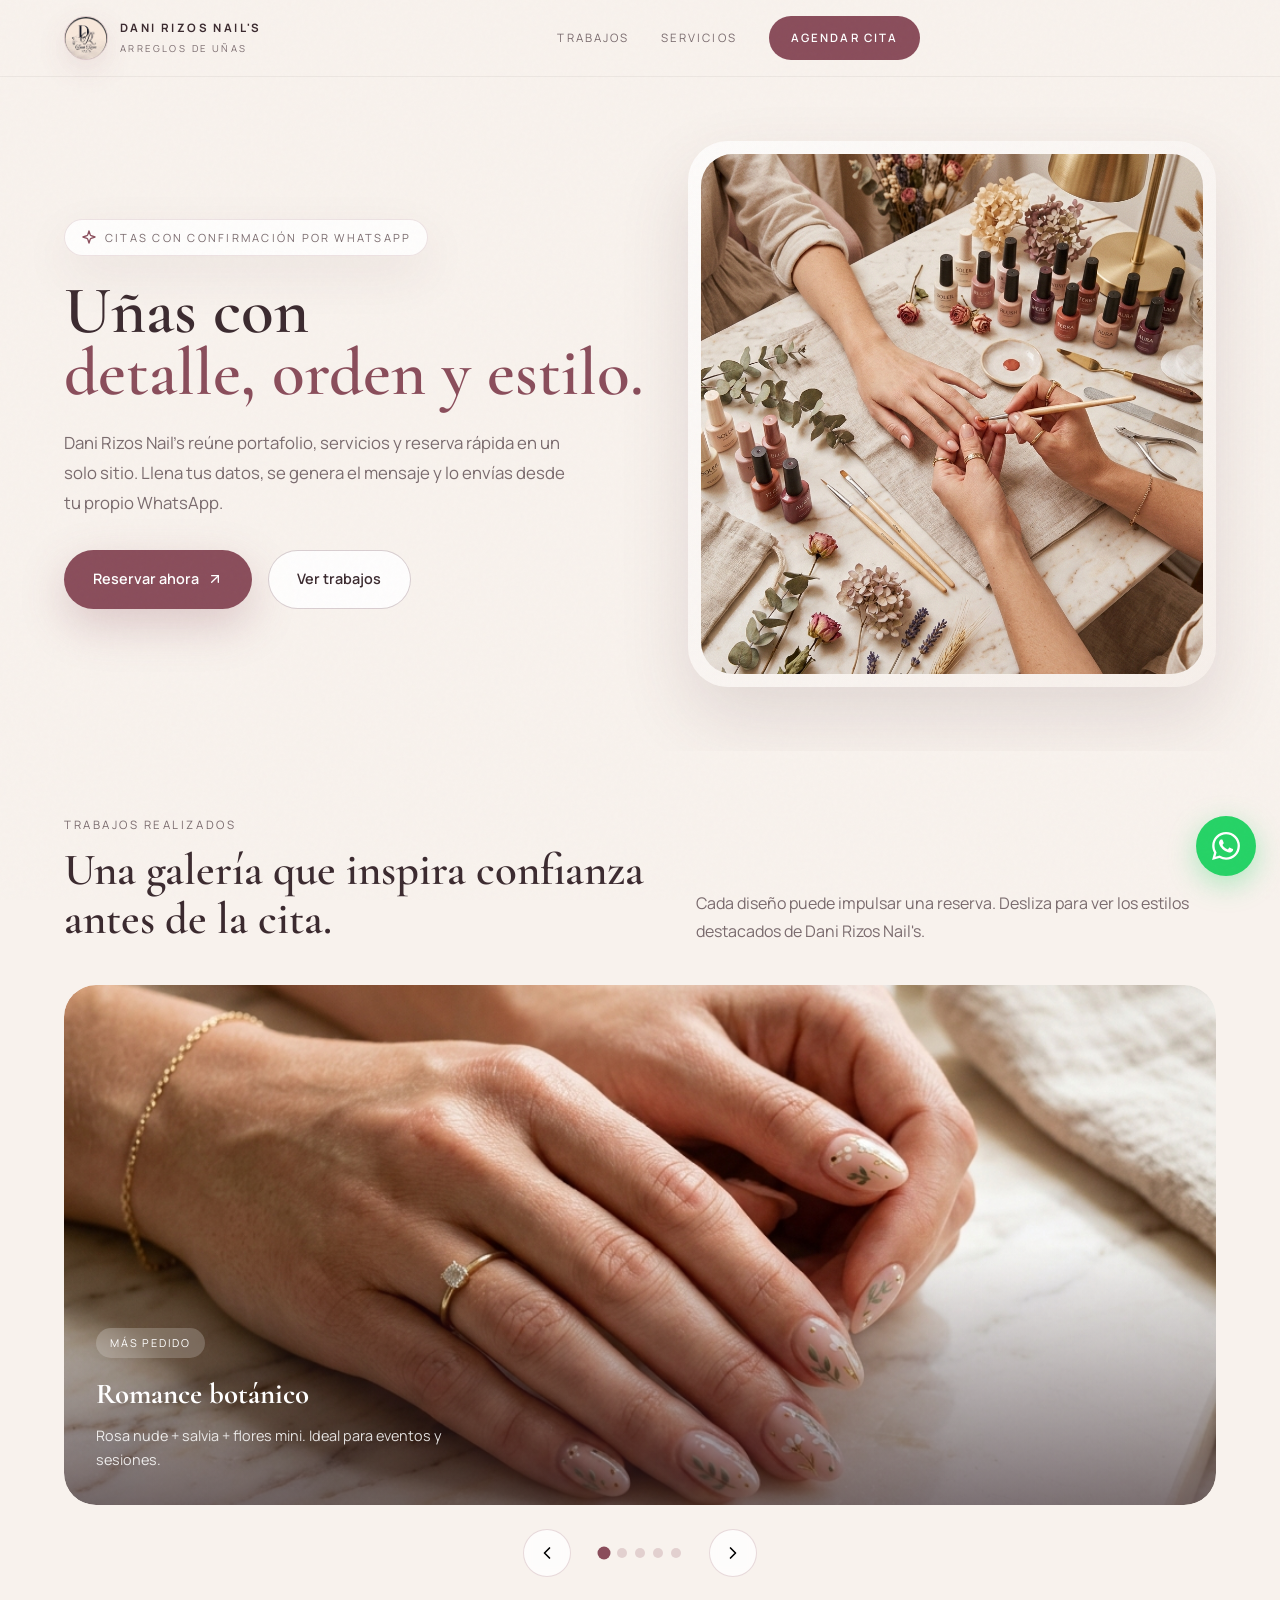
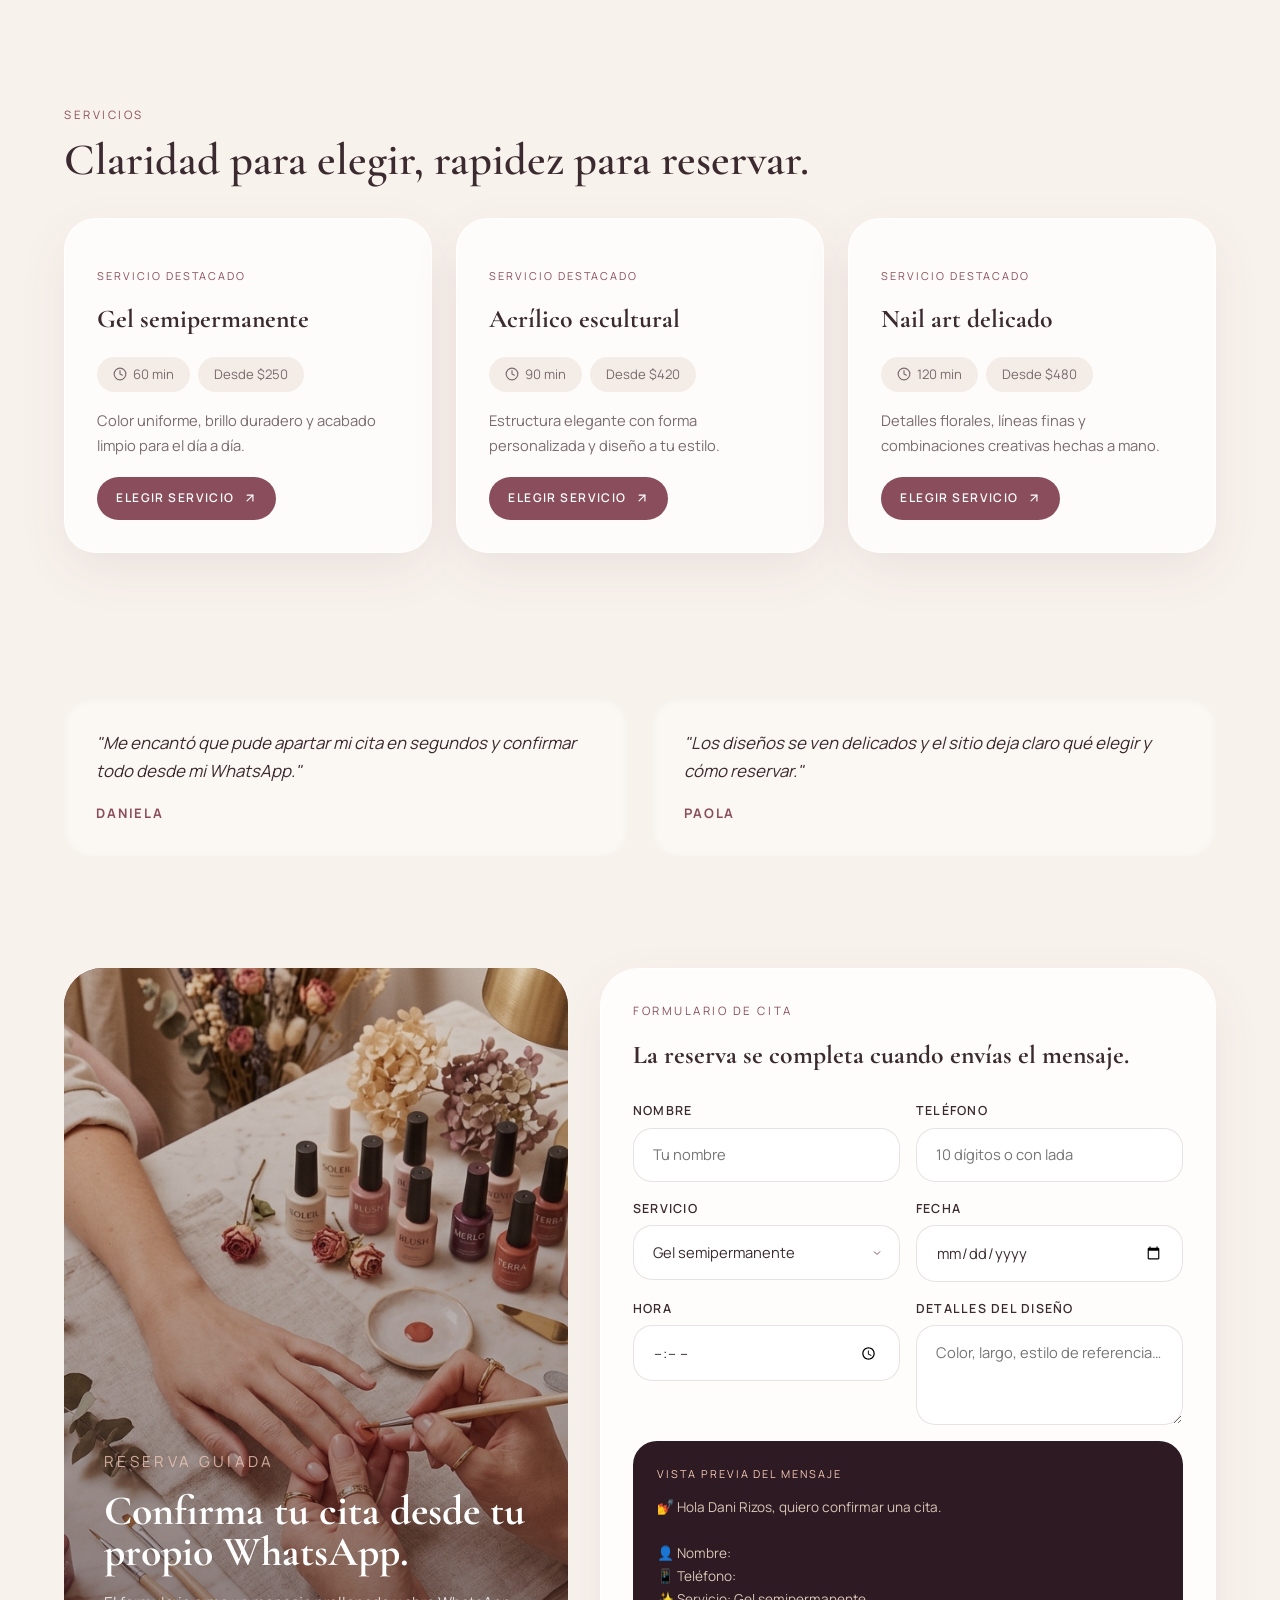
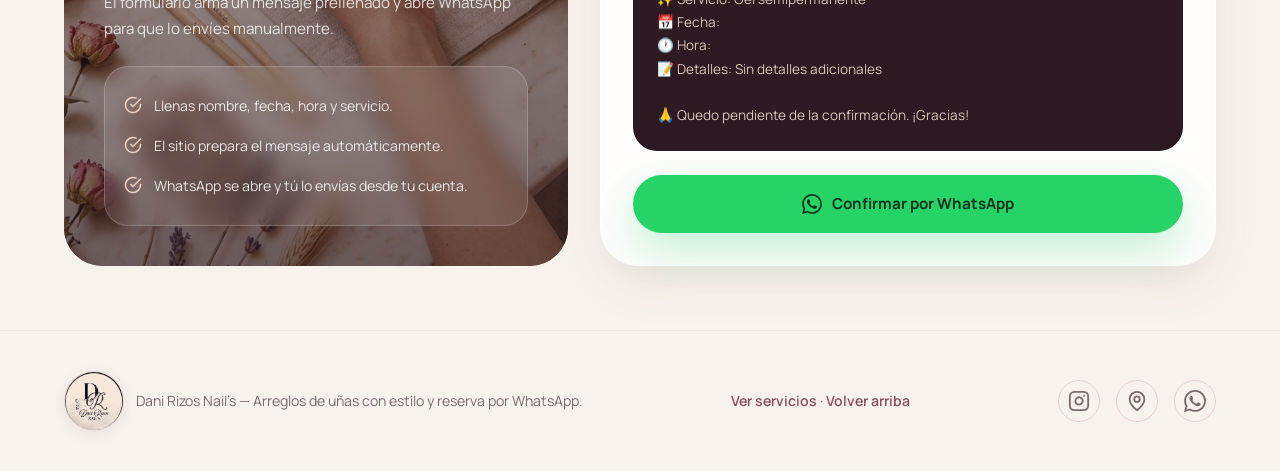
==== index.html @ 65467a98 "He añadido el botón flotante de "Volver arriba" ¡Hecho! He añadido el botón flotante de "Volver arri" ====
<!DOCTYPE html>
<html lang="es">

<head>
  <meta charset="UTF-8">
  <meta name="viewport" content="width=device-width, initial-scale=1.0">
  <title>Dani Rizos Nail's — Arreglos de uñas con estilo</title>
  <meta name="description"
    content="Dani Rizos Nail's: portafolio de diseños de uñas y reserva de citas por WhatsApp. Gel semipermanente, acrílico escultural y nail art delicado.">
  <link rel="stylesheet" href="styles.css">
</head>

<body>
  <div class="page-grain"></div>

  <!-- HEADER -->
  <header class="header">
    <div class="container">
      <a href="index.html" class="logo">
        <img src="img/logo.png" alt="Dani Rizos Nail's" class="logo-img">
        <span class="logo-text">
          <strong>Dani Rizos Nail's</strong>
          <span>Arreglos de uñas</span>
        </span>
      </a>
      <nav class="nav" id="main-nav">
        <a href="#trabajos">Trabajos</a>
        <a href="#servicios">Servicios</a>

        <a href="#reserva" class="nav-cta">Agendar cita</a>
      </nav>
      <div class="menu-overlay" id="menu-overlay"></div>
      <button class="menu-toggle" id="menu-toggle" aria-label="Abrir menú">
        <span></span><span></span><span></span>
      </button>
    </div>
  </header>

  <main>
    <!-- HERO -->
    <section class="hero" id="inicio">
      <div class="container">
        <div class="hero-content fade-up">
          <div class="hero-badge">
            <svg xmlns="http://www.w3.org/2000/svg" width="16" height="16" viewBox="0 0 24 24" fill="none"
              stroke="currentColor" stroke-width="2" stroke-linecap="round" stroke-linejoin="round">
              <path
                d="m12 3-1.912 5.813a2 2 0 0 1-1.275 1.275L3 12l5.813 1.912a2 2 0 0 1 1.275 1.275L12 21l1.912-5.813a2 2 0 0 1 1.275-1.275L21 12l-5.813-1.912a2 2 0 0 1-1.275-1.275L12 3Z" />
            </svg>
            Citas con confirmación por WhatsApp
          </div>
          <h1>Uñas con <span>detalle, orden y estilo.</span></h1>
          <p class="hero-desc">Dani Rizos Nail's reúne portafolio, servicios y reserva rápida en un solo sitio. Llena tus datos,
            se genera el mensaje y lo envías desde tu propio WhatsApp.</p>
          <div class="hero-buttons">
            <a href="#reserva" class="btn-primary">
              Reservar ahora
              <svg xmlns="http://www.w3.org/2000/svg" width="16" height="16" viewBox="0 0 24 24" fill="none"
                stroke="currentColor" stroke-width="2" stroke-linecap="round" stroke-linejoin="round">
                <path d="M7 7h10v10" />
                <path d="M7 17 17 7" />
              </svg>
            </a>
            <a href="#trabajos" class="btn-secondary">Ver trabajos</a>
          </div>
        </div>
        <div class="hero-image fade-up">
          <div class="hero-frame">
            <img src="img/hero.png" alt="Espacio de trabajo Dani Rizos Nail's">
          </div>
        </div>
      </div>
    </section>

    <!-- CAROUSEL - TRABAJOS -->
    <section class="carousel-section" id="trabajos">
      <div class="container">
        <div class="carousel-header fade-up">
          <div>
            <p class="section-kicker">Trabajos realizados</p>
            <h2 class="section-title">Una galería que inspira confianza antes de la cita.</h2>
          </div>
          <p>Cada diseño puede impulsar una reserva. Desliza para ver los estilos destacados de Dani Rizos Nail's.</p>
        </div>

        <div class="carousel-wrapper fade-up">
          <div class="carousel-track">
            <!-- Slide 1 -->
            <div class="carousel-slide">
              <img src="img/botanico.png" alt="Romance botánico — Diseño de uñas con flores y hojas">
              <div class="slide-overlay"></div>
              <div class="slide-info">
                <span class="slide-tag">Más pedido</span>
                <h3>Romance botánico</h3>
                <p>Rosa nude + salvia + flores mini. Ideal para eventos y sesiones.</p>
              </div>
            </div>
            <!-- Slide 2 -->
            <div class="carousel-slide">
              <img src="img/ciruela.png" alt="Ciruela editorial — Uñas vino con detalles dorados">
              <div class="slide-overlay"></div>
              <div class="slide-info">
                <span class="slide-tag">Premium</span>
                <h3>Ciruela editorial</h3>
                <p>Vino profundo + dorado mínimo. Presencia refinada y acabado brillante.</p>
              </div>
            </div>
            <!-- Slide 3 -->
            <div class="carousel-slide">
              <img src="img/terracota.png" alt="Tonos de temporada — Terracota y cocoa">
              <div class="slide-overlay"></div>
              <div class="slide-info">
                <span class="slide-tag">Curado por Dani Rizos</span>
                <h3>Tonos de temporada</h3>
                <p>Terracota + rosa viejo + cocoa. Sofisticada y combinable.</p>
              </div>
            </div>
            <!-- Slide 4 -->
            <div class="carousel-slide">
              <img src="img/floral.png" alt="Nail art floral delicado">
              <div class="slide-overlay"></div>
              <div class="slide-info">
                <span class="slide-tag">Arte a mano</span>
                <h3>Floral delicado</h3>
                <p>Detalles florales pintados a mano con líneas finas y rosas.</p>
              </div>
            </div>
            <!-- Slide 5 -->
            <div class="carousel-slide">
              <img src="img/chrome.png" alt="Uñas chrome rose gold">
              <div class="slide-overlay"></div>
              <div class="slide-info">
                <span class="slide-tag">Tendencia</span>
                <h3>Chrome rose gold</h3>
                <p>Efecto espejo metálico con acabado almendra perfecto.</p>
              </div>
            </div>
          </div>
        </div>

        <div class="carousel-controls">
          <button class="carousel-btn carousel-prev" aria-label="Anterior">
            <svg xmlns="http://www.w3.org/2000/svg" width="20" height="20" viewBox="0 0 24 24" fill="none"
              stroke="currentColor" stroke-width="2" stroke-linecap="round" stroke-linejoin="round">
              <path d="m15 18-6-6 6-6" />
            </svg>
          </button>
          <div class="carousel-dots">
            <span class="carousel-dot active"></span>
            <span class="carousel-dot"></span>
            <span class="carousel-dot"></span>
            <span class="carousel-dot"></span>
            <span class="carousel-dot"></span>
          </div>
          <button class="carousel-btn carousel-next" aria-label="Siguiente">
            <svg xmlns="http://www.w3.org/2000/svg" width="20" height="20" viewBox="0 0 24 24" fill="none"
              stroke="currentColor" stroke-width="2" stroke-linecap="round" stroke-linejoin="round">
              <path d="m9 18 6-6-6-6" />
            </svg>
          </button>
        </div>
      </div>
    </section>

    <!-- SERVICIOS MINI -->
    <section class="services-mini" id="servicios">
      <div class="container">
        <p class="section-kicker fade-up">Servicios</p>
        <h2 class="section-title fade-up">Claridad para elegir, rapidez para reservar.</h2>
        <div class="services-grid">
          <article class="service-card fade-up">
            <p class="kicker">Servicio destacado</p>
            <h3>Gel semipermanente</h3>
            <div class="service-meta">
              <span>
                <svg xmlns="http://www.w3.org/2000/svg" width="14" height="14" viewBox="0 0 24 24" fill="none"
                  stroke="currentColor" stroke-width="2" stroke-linecap="round" stroke-linejoin="round">
                  <circle cx="12" cy="12" r="10" />
                  <polyline points="12 6 12 12 16 14" />
                </svg>
                60 min
              </span>
              <span>Desde $250</span>
            </div>
            <p>Color uniforme, brillo duradero y acabado limpio para el día a día.</p>
            <button class="btn-service" onclick="selectService('Gel semipermanente')">
              Elegir servicio
              <svg xmlns="http://www.w3.org/2000/svg" width="14" height="14" viewBox="0 0 24 24" fill="none"
                stroke="currentColor" stroke-width="2" stroke-linecap="round" stroke-linejoin="round">
                <path d="M7 7h10v10" />
                <path d="M7 17 17 7" />
              </svg>
            </button>
          </article>
          <article class="service-card fade-up">
            <p class="kicker">Servicio destacado</p>
            <h3>Acrílico escultural</h3>
            <div class="service-meta">
              <span>
                <svg xmlns="http://www.w3.org/2000/svg" width="14" height="14" viewBox="0 0 24 24" fill="none"
                  stroke="currentColor" stroke-width="2" stroke-linecap="round" stroke-linejoin="round">
                  <circle cx="12" cy="12" r="10" />
                  <polyline points="12 6 12 12 16 14" />
                </svg>
                90 min
              </span>
              <span>Desde $420</span>
            </div>
            <p>Estructura elegante con forma personalizada y diseño a tu estilo.</p>
            <button class="btn-service" onclick="selectService('Acrílico escultural')">
              Elegir servicio
              <svg xmlns="http://www.w3.org/2000/svg" width="14" height="14" viewBox="0 0 24 24" fill="none"
                stroke="currentColor" stroke-width="2" stroke-linecap="round" stroke-linejoin="round">
                <path d="M7 7h10v10" />
                <path d="M7 17 17 7" />
              </svg>
            </button>
          </article>
          <article class="service-card fade-up">
            <p class="kicker">Servicio destacado</p>
            <h3>Nail art delicado</h3>
            <div class="service-meta">
              <span>
                <svg xmlns="http://www.w3.org/2000/svg" width="14" height="14" viewBox="0 0 24 24" fill="none"
                  stroke="currentColor" stroke-width="2" stroke-linecap="round" stroke-linejoin="round">
                  <circle cx="12" cy="12" r="10" />
                  <polyline points="12 6 12 12 16 14" />
                </svg>
                120 min
              </span>
              <span>Desde $480</span>
            </div>
            <p>Detalles florales, líneas finas y combinaciones creativas hechas a mano.</p>
            <button class="btn-service" onclick="selectService('Nail art delicado')">
              Elegir servicio
              <svg xmlns="http://www.w3.org/2000/svg" width="14" height="14" viewBox="0 0 24 24" fill="none"
                stroke="currentColor" stroke-width="2" stroke-linecap="round" stroke-linejoin="round">
                <path d="M7 7h10v10" />
                <path d="M7 17 17 7" />
              </svg>
            </button>
          </article>
        </div>
      </div>
    </section>

    <!-- TESTIMONIOS -->
    <section class="testimonials">
      <div class="container">
        <div class="testimonial-grid">
          <blockquote class="testimonial fade-up">
            <p>"Me encantó que pude apartar mi cita en segundos y confirmar todo desde mi WhatsApp."</p>
            <footer>Daniela</footer>
          </blockquote>
          <blockquote class="testimonial fade-up">
            <p>"Los diseños se ven delicados y el sitio deja claro qué elegir y cómo reservar."</p>
            <footer>Paola</footer>
          </blockquote>
        </div>
      </div>
    </section>

    <!-- RESERVA -->
    <section class="booking-section" id="reserva">
      <div class="container">
        <div class="booking-grid">
          <aside class="booking-aside fade-up">
            <img src="img/hero.png" alt="Ambiente de trabajo Dani Rizos Nail's">
            <div class="overlay"></div>
            <div class="booking-aside-content">
              <div>
                <p class="section-kicker" style="color:#f2c9b7">Reserva guiada</p>
                <h2>Confirma tu cita desde tu propio WhatsApp.</h2>
                <p>El formulario arma un mensaje prellenado y abre WhatsApp para que lo envíes manualmente.</p>
              </div>
              <div class="steps-box">
                <div class="step-item">
                  <svg xmlns="http://www.w3.org/2000/svg" width="18" height="18" viewBox="0 0 24 24" fill="none"
                    stroke="currentColor" stroke-width="2" stroke-linecap="round" stroke-linejoin="round">
                    <path d="M22 11.08V12a10 10 0 1 1-5.93-9.14" />
                    <polyline points="22 4 12 14.01 9 11.01" />
                  </svg>
                  Llenas nombre, fecha, hora y servicio.
                </div>
                <div class="step-item">
                  <svg xmlns="http://www.w3.org/2000/svg" width="18" height="18" viewBox="0 0 24 24" fill="none"
                    stroke="currentColor" stroke-width="2" stroke-linecap="round" stroke-linejoin="round">
                    <path d="M22 11.08V12a10 10 0 1 1-5.93-9.14" />
                    <polyline points="22 4 12 14.01 9 11.01" />
                  </svg>
                  El sitio prepara el mensaje automáticamente.
                </div>
                <div class="step-item">
                  <svg xmlns="http://www.w3.org/2000/svg" width="18" height="18" viewBox="0 0 24 24" fill="none"
                    stroke="currentColor" stroke-width="2" stroke-linecap="round" stroke-linejoin="round">
                    <path d="M22 11.08V12a10 10 0 1 1-5.93-9.14" />
                    <polyline points="22 4 12 14.01 9 11.01" />
                  </svg>
                  WhatsApp se abre y tú lo envías desde tu cuenta.
                </div>
              </div>
            </div>
          </aside>

          <div class="booking-form-wrap fade-up">
            <p class="section-kicker">Formulario de cita</p>
            <h2>La reserva se completa cuando envías el mensaje.</h2>
            <form id="booking-form" class="form-grid" style="margin-top:1.5rem">
              <div class="field-wrap">
                <label for="f-name">Nombre</label>
                <input id="f-name" type="text" class="field-input" placeholder="Tu nombre" data-field="name" required>
              </div>
              <div class="field-wrap">
                <label for="f-phone">Teléfono</label>
                <input id="f-phone" type="tel" class="field-input" placeholder="10 dígitos o con lada"
                  data-field="phone" required>
              </div>
              <div class="field-wrap">
                <label for="f-service">Servicio</label>
                <select id="f-service" class="field-input" data-field="service">
                  <option value="Gel semipermanente">Gel semipermanente</option>
                  <option value="Acrílico escultural">Acrílico escultural</option>
                  <option value="Nail art delicado">Nail art delicado</option>
                </select>
              </div>
              <div class="field-wrap">
                <label for="f-date">Fecha</label>
                <input id="f-date" type="date" class="field-input" data-field="date" required>
              </div>
              <div class="field-wrap">
                <label for="f-time">Hora</label>
                <input id="f-time" type="time" class="field-input" data-field="time" required>
              </div>
              <div class="field-wrap">
                <label for="f-details">Detalles del diseño</label>
                <textarea id="f-details" class="field-input" placeholder="Color, largo, estilo de referencia…"
                  data-field="details"></textarea>
              </div>
              <div class="preview-box full">
                <p class="label">Vista previa del mensaje</p>
                <pre id="msg-preview"></pre>
              </div>
              <div class="full" style="text-align:center;margin-top:.5rem">
                <button type="submit" class="btn-whatsapp">
                  <svg xmlns="http://www.w3.org/2000/svg" width="20" height="20" viewBox="0 0 24 24"
                    fill="currentColor">
                    <path
                      d="M17.472 14.382c-.297-.149-1.758-.867-2.03-.967-.273-.099-.471-.148-.67.15-.197.297-.767.966-.94 1.164-.173.199-.347.223-.644.075-.297-.15-1.255-.463-2.39-1.475-.883-.788-1.48-1.761-1.653-2.059-.173-.297-.018-.458.13-.606.134-.133.298-.347.446-.52.149-.174.198-.298.298-.497.099-.198.05-.371-.025-.52-.075-.149-.669-1.612-.916-2.207-.242-.579-.487-.5-.669-.51-.173-.008-.371-.01-.57-.01-.198 0-.52.074-.792.372-.272.297-1.04 1.016-1.04 2.479 0 1.462 1.065 2.875 1.213 3.074.149.198 2.096 3.2 5.077 4.487.709.306 1.262.489 1.694.625.712.227 1.36.195 1.871.118.571-.085 1.758-.719 2.006-1.413.248-.694.248-1.289.173-1.413-.074-.124-.272-.198-.57-.347m-5.421 7.403h-.004a9.87 9.87 0 01-5.031-1.378l-.361-.214-3.741.982.998-3.648-.235-.374a9.86 9.86 0 01-1.51-5.26c.001-5.45 4.436-9.884 9.888-9.884 2.64 0 5.122 1.03 6.988 2.898a9.825 9.825 0 012.893 6.994c-.003 5.45-4.437 9.884-9.885 9.884m8.413-18.297A11.815 11.815 0 0012.05 0C5.495 0 .16 5.335.157 11.892c0 2.096.547 4.142 1.588 5.945L.057 24l6.305-1.654a11.882 11.882 0 005.683 1.448h.005c6.554 0 11.89-5.335 11.893-11.893a11.821 11.821 0 00-3.48-8.413z" />
                  </svg>
                  Confirmar por WhatsApp
                </button>
              </div>
            </form>
          </div>
        </div>
      </div>
    </section>
  </main>

  <!-- FOOTER -->
  <footer class="footer">
    <div class="container">
      <div class="footer-brand">
        <img src="img/logo.png" alt="Dani Rizos Nail's" class="footer-logo">
        <p>Dani Rizos Nail's — Arreglos de uñas con estilo y reserva por WhatsApp.</p>
        <div id="visit-counter" class="visit-counter"></div>
      </div>
      <div class="footer-links">
        <a href="servicios.html">Ver servicios</a> · <a href="#inicio">Volver arriba</a>
      </div>
      <div class="footer-social">
        <a href="https://www.instagram.com/danyrizosnails?igsh=b3M0NTV2aDRpaHZn" target="_blank" rel="noopener noreferrer" class="social-link" aria-label="Instagram">
          <svg xmlns="http://www.w3.org/2000/svg" width="22" height="22" viewBox="0 0 24 24" fill="none" stroke="currentColor" stroke-width="2" stroke-linecap="round" stroke-linejoin="round">
            <rect x="2" y="2" width="20" height="20" rx="5" ry="5"/>
            <path d="M16 11.37A4 4 0 1 1 12.63 8 4 4 0 0 1 16 11.37z"/>
            <line x1="17.5" y1="6.5" x2="17.51" y2="6.5"/>
          </svg>
        </a>
        <a href="https://maps.app.goo.gl/5pDfaGWXjxzRp7yn8" target="_blank" rel="noopener noreferrer" class="social-link" aria-label="Ubicación en Google Maps">
          <svg xmlns="http://www.w3.org/2000/svg" width="22" height="22" viewBox="0 0 24 24" fill="none" stroke="currentColor" stroke-width="2" stroke-linecap="round" stroke-linejoin="round">
            <path d="M20 10c0 6-8 12-8 12s-8-6-8-12a8 8 0 0 1 16 0Z"/>
            <circle cx="12" cy="10" r="3"/>
          </svg>
        </a>
        <a href="https://wa.me/5353734528" target="_blank" rel="noopener noreferrer" class="social-link" aria-label="WhatsApp">
          <svg xmlns="http://www.w3.org/2000/svg" width="22" height="22" viewBox="0 0 24 24" fill="currentColor">
            <path d="M17.472 14.382c-.297-.149-1.758-.867-2.03-.967-.273-.099-.471-.148-.67.15-.197.297-.767.966-.94 1.164-.173.199-.347.223-.644.075-.297-.15-1.255-.463-2.39-1.475-.883-.788-1.48-1.761-1.653-2.059-.173-.297-.018-.458.13-.606.134-.133.298-.347.446-.52.149-.174.198-.298.298-.497.099-.198.05-.371-.025-.52-.075-.149-.669-1.612-.916-2.207-.242-.579-.487-.5-.669-.51-.173-.008-.371-.01-.57-.01-.198 0-.52.074-.792.372-.272.297-1.04 1.016-1.04 2.479 0 1.462 1.065 2.875 1.213 3.074.149.198 2.096 3.2 5.077 4.487.709.306 1.262.489 1.694.625.712.227 1.36.195 1.871.118.571-.085 1.758-.719 2.006-1.413.248-.694.248-1.289.173-1.413-.074-.124-.272-.198-.57-.347m-5.421 7.403h-.004a9.87 9.87 0 01-5.031-1.378l-.361-.214-3.741.982.998-3.648-.235-.374a9.86 9.86 0 01-1.51-5.26c.001-5.45 4.436-9.884 9.888-9.884 2.64 0 5.122 1.03 6.988 2.898a9.825 9.825 0 012.893 6.994c-.003 5.45-4.437 9.884-9.885 9.884m8.413-18.297A11.815 11.815 0 0012.05 0C5.495 0 .16 5.335.157 11.892c0 2.096.547 4.142 1.588 5.945L.057 24l6.305-1.654a11.882 11.882 0 005.683 1.448h.005c6.554 0 11.89-5.335 11.893-11.893a11.821 11.821 0 00-3.48-8.413z"/>
          </svg>
        </a>
      </div>
    </div>
  </footer>

  <!-- WHATSAPP FAB -->
  <a href="https://wa.me/5353734528" target="_blank" rel="noopener noreferrer" class="wa-fab"
    aria-label="Contactar por WhatsApp">
    <svg xmlns="http://www.w3.org/2000/svg" width="28" height="28" viewBox="0 0 24 24" fill="currentColor">
      <path
        d="M17.472 14.382c-.297-.149-1.758-.867-2.03-.967-.273-.099-.471-.148-.67.15-.197.297-.767.966-.94 1.164-.173.199-.347.223-.644.075-.297-.15-1.255-.463-2.39-1.475-.883-.788-1.48-1.761-1.653-2.059-.173-.297-.018-.458.13-.606.134-.133.298-.347.446-.52.149-.174.198-.298.298-.497.099-.198.05-.371-.025-.52-.075-.149-.669-1.612-.916-2.207-.242-.579-.487-.5-.669-.51-.173-.008-.371-.01-.57-.01-.198 0-.52.074-.792.372-.272.297-1.04 1.016-1.04 2.479 0 1.462 1.065 2.875 1.213 3.074.149.198 2.096 3.2 5.077 4.487.709.306 1.262.489 1.694.625.712.227 1.36.195 1.871.118.571-.085 1.758-.719 2.006-1.413.248-.694.248-1.289.173-1.413-.074-.124-.272-.198-.57-.347m-5.421 7.403h-.004a9.87 9.87 0 01-5.031-1.378l-.361-.214-3.741.982.998-3.648-.235-.374a9.86 9.86 0 01-1.51-5.26c.001-5.45 4.436-9.884 9.888-9.884 2.64 0 5.122 1.03 6.988 2.898a9.825 9.825 0 012.893 6.994c-.003 5.45-4.437 9.884-9.885 9.884m8.413-18.297A11.815 11.815 0 0012.05 0C5.495 0 .16 5.335.157 11.892c0 2.096.547 4.142 1.588 5.945L.057 24l6.305-1.654a11.882 11.882 0 005.683 1.448h.005c6.554 0 11.89-5.335 11.893-11.893a11.821 11.821 0 00-3.48-8.413z" />
    </svg>
  </a>

  <button id="back-to-top" class="top-fab" aria-label="Volver arriba">
    <svg xmlns="http://www.w3.org/2000/svg" width="24" height="24" viewBox="0 0 24 24" fill="none" stroke="currentColor" stroke-width="2" stroke-linecap="round" stroke-linejoin="round">
      <path d="m18 15-6-6-6 6"/>
    </svg>
  </button>

  <script src="script.js"></script>
</body>

</html>
---- styles.css ----
/* ===== FONTS ===== */
@import url('https://fonts.googleapis.com/css2?family=Cormorant+Garamond:ital,wght@0,400;0,600;0,700;1,400&family=Manrope:wght@300;400;500;600;700&display=swap');

/* ===== VARIABLES ===== */
:root {
  --bg: #f8f2ed;
  --bg-card: rgba(255,255,255,0.75);
  --fg: #3b2a2f;
  --fg-muted: #7a6b6e;
  --accent: #8a4d5b;
  --accent-dark: #5f373f;
  --accent-light: #f4ece7;
  --terracotta: #c88069;
  --green: #25d366;
  --serif: 'Cormorant Garamond', Georgia, serif;
  --sans: 'Manrope', system-ui, sans-serif;
  --radius: 2rem;
  --shadow: 0 18px 50px rgba(95,55,63,.08);
  --transition: .32s cubic-bezier(.4,0,.2,1);
}

/* ===== RESET ===== */
*,*::before,*::after{box-sizing:border-box;margin:0;padding:0}
html{scroll-behavior:smooth;-webkit-text-size-adjust:100%}
body{font-family:var(--sans);background:var(--bg);color:var(--fg);line-height:1.7;overflow-x:hidden}
img{display:block;max-width:100%;height:auto}
a{color:inherit;text-decoration:none}
button,input,select,textarea{font:inherit;border:none;outline:none;background:none}
ul,ol{list-style:none}

/* ===== UTILITIES ===== */
.container{width:min(1200px,90%);margin-inline:auto}
.section-kicker{font-size:.72rem;text-transform:uppercase;letter-spacing:.22em;color:var(--accent);margin-bottom:.75rem}
.section-title{font-family:var(--serif);font-size:clamp(1.8rem,4vw,2.8rem);line-height:1.1;color:var(--fg);font-weight:600}

/* ===== PAGE GRAIN ===== */
.page-grain{position:fixed;inset:0;pointer-events:none;opacity:.4;z-index:9999;
  background-image:url("data:image/svg+xml,%3Csvg viewBox='0 0 256 256' xmlns='http://www.w3.org/2000/svg'%3E%3Cfilter id='g'%3E%3CfeTurbulence type='fractalNoise' baseFrequency='.85' numOctaves='4' stitchTiles='stitch'/%3E%3C/filter%3E%3Crect width='100%25' height='100%25' filter='url(%23g)' opacity='.06'/%3E%3C/svg%3E")}

/* ===== HEADER ===== */
.header{position:sticky;top:0;z-index:100;border-bottom:1px solid rgba(0,0,0,.05);background:rgba(248,242,237,.82);backdrop-filter:blur(18px);-webkit-backdrop-filter:blur(18px)}
.header .container{display:flex;align-items:center;justify-content:space-between;gap:1rem;padding-block:1rem}
.logo{display:flex;align-items:center;gap:.75rem;font-size:.75rem;text-transform:uppercase;letter-spacing:.2em;color:#6b5a5e}
.logo-circle{width:2.75rem;height:2.75rem;display:grid;place-items:center;border-radius:50%;border:1px solid rgba(138,77,91,.25);background:#fff;color:var(--accent);font-family:var(--serif);font-size:1.1rem;font-weight:700;box-shadow:0 10px 30px rgba(138,77,91,.12)}
.logo-img{width:2.75rem;height:2.75rem;border-radius:50%;object-fit:cover;border:1px solid rgba(138,77,91,.25);box-shadow:0 10px 30px rgba(138,77,91,.12)}
.logo-text strong{display:block;font-size:.72rem;color:var(--fg);font-weight:700}
.logo-text span{font-size:.6rem;color:var(--fg-muted)}

.nav{display:flex;align-items:center;gap:2rem}
.nav a{font-size:.72rem;text-transform:uppercase;letter-spacing:.18em;color:var(--fg-muted);transition:color var(--transition)}
.nav a:hover{color:var(--accent)}
.nav a.active{color:var(--accent);background:rgba(138,77,91,.1);padding:.45rem .9rem;border-radius:50px}
.nav-cta{display:inline-flex;align-items:center;padding:.75rem 1.4rem;border-radius:50px;background:var(--accent);color:#fff!important;font-weight:600;font-size:.72rem;letter-spacing:.14em;text-transform:uppercase;transition:transform var(--transition),background var(--transition)}
.nav-cta:hover{transform:translateY(-2px);background:var(--accent-dark)}

.menu-toggle{display:none;background:none;border:none;cursor:pointer;padding:.5rem}
.menu-toggle span{display:block;width:22px;height:2px;background:var(--fg);margin:5px 0;border-radius:2px;transition:var(--transition)}

@media(max-width:768px){
  .nav{position:fixed;top:0;right:-100%;width:min(320px,80vw);height:100vh;flex-direction:column;justify-content:center;gap:2.5rem;background:var(--bg);box-shadow:-10px 0 40px rgba(0,0,0,.1);transition:right var(--transition);z-index:200}
  .nav.open{right:0}
  .nav-cta{margin-top:1rem}
  .menu-toggle{display:block;z-index:300}
  .menu-overlay{position:fixed;inset:0;background:rgba(0,0,0,.3);z-index:150;opacity:0;pointer-events:none;transition:opacity var(--transition)}
  .menu-overlay.open{opacity:1;pointer-events:all}
}

/* ===== HERO ===== */
.hero{position:relative;overflow:hidden}
.hero .container{display:grid;gap:2.5rem;padding-block:3rem}
.hero-content{max-width:600px;order:2}
.hero-badge{display:inline-flex;align-items:center;gap:.5rem;padding:.5rem 1rem;border-radius:50px;border:1px solid rgba(138,77,91,.15);background:rgba(255,255,255,.8);font-size:.7rem;text-transform:uppercase;letter-spacing:.2em;color:var(--fg-muted);box-shadow:var(--shadow);margin-bottom:1.5rem}
.hero-badge svg{width:16px;height:16px;color:var(--accent)}
.hero h1{font-family:var(--serif);font-size:clamp(2.6rem,6vw,4.2rem);line-height:.92;font-weight:600;color:var(--fg)}
.hero h1 span{display:block;color:var(--accent)}
.hero-desc{margin-top:1.5rem;font-size:1.05rem;line-height:1.8;color:var(--fg-muted);max-width:520px}
.hero-buttons{display:flex;flex-wrap:wrap;gap:1rem;margin-top:2rem}
.btn-primary{display:inline-flex;align-items:center;gap:.5rem;padding:1rem 1.8rem;border-radius:50px;background:var(--accent);color:#fff;font-weight:600;font-size:.9rem;box-shadow:0 16px 45px rgba(138,77,91,.26);transition:all var(--transition);cursor:pointer}
.btn-primary:hover{transform:translateY(-3px);background:var(--accent-dark)}
.btn-secondary{display:inline-flex;align-items:center;gap:.5rem;padding:1rem 1.8rem;border-radius:50px;border:1px solid rgba(180,160,165,.5);background:rgba(255,255,255,.85);color:var(--fg);font-weight:600;font-size:.9rem;transition:all var(--transition);cursor:pointer}
.btn-secondary:hover{transform:translateY(-3px);border-color:rgba(138,77,91,.3);color:var(--accent)}

.hero-image{order:1;position:relative;max-width:600px;margin-inline:auto}
.hero-frame{border-radius:2.5rem;padding:.8rem;background:linear-gradient(135deg,rgba(255,255,255,.7),rgba(244,236,231,.5));box-shadow:0 30px 70px rgba(95,55,63,.14)}
.hero-frame img{border-radius:2rem;width:100%;height:400px;object-fit:cover}

@media(min-width:900px){
  .hero .container{grid-template-columns:1.05fr .95fr;align-items:center;padding-block:4rem}
  .hero-content{order:1}
  .hero-image{order:2}
  .hero-frame img{height:520px}
}

/* ===== CAROUSEL ===== */
.carousel-section{padding-block:4rem}
.carousel-header{display:flex;flex-direction:column;gap:1rem;margin-bottom:2.5rem}
.carousel-header p{color:var(--fg-muted);max-width:540px;line-height:1.7}

.carousel-wrapper{position:relative;overflow:hidden;border-radius:var(--radius)}
.carousel-track{display:flex;transition:transform .6s cubic-bezier(.4,0,.2,1)}
.carousel-slide{min-width:100%;position:relative}
.carousel-slide img{width:100%;height:420px;object-fit:cover;border-radius:var(--radius)}
.slide-overlay{position:absolute;inset:0;background:linear-gradient(0deg,rgba(43,24,30,.6) 0%,transparent 50%);border-radius:var(--radius)}
.slide-info{position:absolute;bottom:0;left:0;right:0;padding:2rem;color:#fff}
.slide-info h3{font-family:var(--serif);font-size:1.8rem;margin-bottom:.3rem}
.slide-info p{font-size:.9rem;opacity:.85;max-width:400px}
.slide-tag{display:inline-block;padding:.35rem .9rem;border-radius:50px;background:rgba(255,255,255,.2);backdrop-filter:blur(8px);font-size:.68rem;text-transform:uppercase;letter-spacing:.16em;margin-bottom:.75rem}

.carousel-controls{display:flex;justify-content:center;gap:.75rem;margin-top:1.5rem}
.carousel-btn{width:48px;height:48px;border-radius:50%;border:1px solid rgba(138,77,91,.2);background:var(--bg-card);display:grid;place-items:center;cursor:pointer;transition:all var(--transition);backdrop-filter:blur(6px)}
.carousel-btn:hover{background:var(--accent);color:#fff;border-color:var(--accent);transform:scale(1.08)}
.carousel-btn svg{width:20px;height:20px}
.carousel-dots{display:flex;align-items:center;gap:.5rem;margin:0 1rem}
.carousel-dot{width:10px;height:10px;border-radius:50%;background:rgba(138,77,91,.2);transition:all var(--transition);cursor:pointer}
.carousel-dot.active{background:var(--accent);transform:scale(1.3)}

@media(min-width:900px){
  .carousel-slide img{height:520px}
  .carousel-header{flex-direction:row;align-items:flex-end;justify-content:space-between}
}

/* ===== SERVICIOS (index mini) ===== */
.services-mini{padding-block:4rem}
.services-grid{display:grid;gap:1.5rem;margin-top:2rem}
.service-card{border-radius:var(--radius);border:1px solid rgba(255,255,255,.8);background:var(--bg-card);padding:2rem;box-shadow:var(--shadow);backdrop-filter:blur(6px);transition:transform var(--transition)}
.service-card:hover{transform:translateY(-4px)}
.service-card .kicker{font-size:.68rem;text-transform:uppercase;letter-spacing:.18em;color:var(--accent)}
.service-card h3{font-family:var(--serif);font-size:1.6rem;margin-top:.75rem;color:var(--fg)}
.service-meta{display:flex;flex-wrap:wrap;gap:.5rem;margin-top:1rem}
.service-meta span{display:inline-flex;align-items:center;gap:.4rem;padding:.4rem 1rem;border-radius:50px;background:var(--accent-light);font-size:.82rem;color:var(--fg-muted)}
.service-card p{margin-top:1rem;color:var(--fg-muted);font-size:.92rem;line-height:1.7}
.btn-service{display:inline-flex;align-items:center;gap:.5rem;margin-top:1.2rem;padding:.7rem 1.2rem;border-radius:50px;background:var(--accent);color:#fff;font-size:.75rem;font-weight:600;text-transform:uppercase;letter-spacing:.12em;cursor:pointer;transition:all var(--transition)}
.btn-service:hover{transform:translateY(-2px);background:var(--accent-dark)}

@media(min-width:768px){.services-grid{grid-template-columns:repeat(3,1fr)}}

/* ===== BOOKING ===== */
.booking-section{padding-block:4rem}
.booking-grid{display:grid;gap:2rem}
.booking-aside{position:relative;overflow:hidden;border-radius:2.4rem;min-height:400px;background:var(--accent-dark)}
.booking-aside img{position:absolute;inset:0;width:100%;height:100%;object-fit:cover}
.booking-aside .overlay{position:absolute;inset:0;background:linear-gradient(180deg,rgba(43,24,30,.1) 0%,rgba(43,24,30,.65) 100%)}
.booking-aside-content{position:relative;z-index:2;display:flex;flex-direction:column;justify-content:flex-end;padding:2.5rem;color:#fff;height:100%;min-height:400px}
.booking-aside-content h2{font-family:var(--serif);font-size:clamp(1.8rem,4vw,2.6rem);line-height:1;margin-top:1rem}
.booking-aside-content p{margin-top:1rem;font-size:.95rem;line-height:1.7;opacity:.8;max-width:420px}
.steps-box{margin-top:1.5rem;padding:1.2rem;border-radius:1.5rem;border:1px solid rgba(255,255,255,.2);background:rgba(255,255,255,.1);backdrop-filter:blur(10px)}
.step-item{display:flex;align-items:flex-start;gap:.75rem;font-size:.88rem;color:rgba(255,255,255,.85);padding:.5rem 0}
.step-item svg{width:18px;height:18px;color:#f5d1bc;flex-shrink:0;margin-top:2px}

.booking-form-wrap{border-radius:2.4rem;border:1px solid rgba(255,255,255,.7);background:rgba(255,255,255,.82);padding:2rem;box-shadow:var(--shadow);backdrop-filter:blur(6px)}
.booking-form-wrap h2{font-family:var(--serif);font-size:1.6rem;margin-bottom:1.5rem}
.form-grid{display:grid;gap:1rem}
.field-wrap{display:flex;flex-direction:column;gap:.4rem}
.field-wrap label{font-size:.78rem;font-weight:600;color:var(--fg);text-transform:uppercase;letter-spacing:.1em}
.field-input{padding:.85rem 1.2rem;border-radius:1.2rem;border:1px solid rgba(180,160,165,.3);background:rgba(255,255,255,.9);font-size:.92rem;color:var(--fg);transition:border-color var(--transition)}
.field-input:focus{border-color:var(--accent);box-shadow:0 0 0 3px rgba(138,77,91,.1)}
textarea.field-input{min-height:100px;resize:vertical}
select.field-input{cursor:pointer;appearance:none;background-image:url("data:image/svg+xml,%3Csvg xmlns='http://www.w3.org/2000/svg' width='12' height='12' viewBox='0 0 24 24' fill='none' stroke='%238a4d5b' stroke-width='2'%3E%3Cpath d='M6 9l6 6 6-6'/%3E%3C/svg%3E");background-repeat:no-repeat;background-position:right 1rem center}

.preview-box{border-radius:1.5rem;background:#2d1a22;padding:1.5rem;color:#e8d5cb}
.preview-box p.label{font-size:.68rem;text-transform:uppercase;letter-spacing:.18em;color:#f2c9b7;margin-bottom:.75rem}
.preview-box pre{white-space:pre-wrap;font-family:var(--sans);font-size:.85rem;line-height:1.7;color:#d9c6b8}

.btn-whatsapp{display:inline-flex;align-items:center;justify-content:center;gap:.6rem;width:100%;padding:1rem 1.8rem;border-radius:50px;background:var(--green);color:#11331f;font-weight:700;font-size:.95rem;cursor:pointer;box-shadow:0 18px 40px rgba(37,211,102,.25);transition:all var(--transition)}
.btn-whatsapp:hover{transform:translateY(-3px);filter:brightness(.95)}
.btn-whatsapp svg{width:20px;height:20px}

@media(min-width:900px){
  .booking-grid{grid-template-columns:.9fr 1.1fr}
  .form-grid{grid-template-columns:1fr 1fr}
  .form-grid .full{grid-column:1/-1}
}

/* ===== SERVICIOS PAGE ===== */
.page-hero{padding:4rem 0 2rem;text-align:center}
.page-hero h1{font-family:var(--serif);font-size:clamp(2.2rem,5vw,3.4rem);line-height:1;color:var(--fg)}
.page-hero p{margin-top:1rem;color:var(--fg-muted);max-width:540px;margin-inline:auto}

.services-full{padding-block:3rem}
.service-full-card{display:grid;gap:2rem;border-radius:var(--radius);border:1px solid rgba(255,255,255,.7);background:var(--bg-card);box-shadow:var(--shadow);overflow:hidden;margin-bottom:2rem;backdrop-filter:blur(6px)}
.service-full-card img{width:100%;height:300px;object-fit:cover}
.service-full-body{padding:2rem}
.service-full-body h2{font-family:var(--serif);font-size:1.8rem;color:var(--fg)}
.service-full-body .meta{display:flex;flex-wrap:wrap;gap:.5rem;margin:1rem 0}
.service-full-body p{color:var(--fg-muted);line-height:1.8}
.features-list{margin-top:1.2rem}
.features-list li{display:flex;align-items:center;gap:.6rem;padding:.4rem 0;color:var(--fg-muted);font-size:.92rem}
.features-list li svg{width:16px;height:16px;color:var(--accent)}

@media(min-width:768px){
  .service-full-card{grid-template-columns:1fr 1.2fr}
  .service-full-card img{height:100%}
  .service-full-card:nth-child(even){direction:rtl}
  .service-full-card:nth-child(even) > *{direction:ltr}
}

/* ===== TESTIMONIALS ===== */
.testimonials{padding-block:3rem}
.testimonial-grid{display:grid;gap:1.5rem;margin-top:2rem}
.testimonial{border-radius:1.7rem;background:#fbf7f3;padding:2rem;box-shadow:inset 0 2px 8px rgba(0,0,0,.04)}
.testimonial p{font-size:1.05rem;line-height:1.7;color:var(--fg);font-style:italic}
.testimonial footer{margin-top:1rem;font-size:.82rem;font-weight:700;text-transform:uppercase;letter-spacing:.14em;color:var(--accent)}
@media(min-width:768px){.testimonial-grid{grid-template-columns:1fr 1fr}}

/* ===== FOOTER ===== */
.footer{border-top:1px solid rgba(0,0,0,.05);padding:2.5rem 0}
.footer .container{display:flex;flex-direction:column;gap:1.5rem;font-size:.88rem;color:var(--fg-muted);align-items:center;text-align:center}
.footer-brand{display:flex;flex-direction:column;align-items:center;gap:.75rem}
.footer-logo{width:60px;height:60px;border-radius:50%;object-fit:cover;border:1px solid rgba(138,77,91,.15);box-shadow:0 4px 16px rgba(138,77,91,.1)}
.footer-links a{color:var(--accent);font-weight:600;transition:color var(--transition)}
.footer-links a:hover{color:var(--accent-dark)}
.footer-social{display:flex;align-items:center;gap:1rem}
.social-link{display:grid;place-items:center;width:42px;height:42px;border-radius:50%;border:1px solid rgba(138,77,91,.2);color:var(--fg-muted);transition:all var(--transition)}
.social-link:hover{background:var(--accent);color:#fff;border-color:var(--accent);transform:translateY(-2px)}
@media(min-width:768px){.footer .container{flex-direction:row;justify-content:space-between;align-items:center;text-align:left}.footer-brand{flex-direction:row}}

/* ===== VISIT COUNTER ===== */
.visit-counter {
  font-size: .7rem;
  letter-spacing: .05em;
  text-transform: uppercase;
  color: var(--fg-muted);
  opacity: 0;
  transition: opacity .5s ease;
  margin-top: .5rem;
}
@media(min-width:768px){ .visit-counter{ margin-top: 0; margin-left: auto; } }

/* ===== WHATSAPP FAB ===== */
.wa-fab{position:fixed;bottom:1.5rem;right:1.5rem;width:60px;height:60px;border-radius:50%;background:var(--green);display:grid;place-items:center;box-shadow:0 8px 28px rgba(37,211,102,.35);z-index:90;transition:transform var(--transition);animation:fab-pulse 2.5s infinite}
.wa-fab:hover{transform:scale(1.1)}
.wa-fab svg{width:28px;height:28px;color:#fff}
@keyframes fab-pulse{0%,100%{box-shadow:0 8px 28px rgba(37,211,102,.35)}50%{box-shadow:0 8px 38px rgba(37,211,102,.55)}}

/* ===== ANIMATIONS ===== */
.fade-up{opacity:0;transform:translateY(24px);transition:opacity .6s ease,transform .6s ease}
.fade-up.visible{opacity:1;transform:translateY(0)}

/* ===== BACK TO TOP FAB ===== */
.top-fab {
  position: fixed;
  bottom: 1.5rem;
  left: 1.5rem;
  width: 50px;
  height: 50px;
  border-radius: 50%;
  background: var(--bg-card);
  border: 1px solid rgba(138, 77, 91, 0.2);
  color: var(--accent);
  display: grid;
  place-items: center;
  box-shadow: 0 4px 15px rgba(0, 0, 0, 0.08);
  z-index: 90;
  transition: all var(--transition);
  opacity: 0;
  visibility: hidden;
  transform: translateY(20px);
  cursor: pointer;
  padding: 0;
}
.top-fab.show {
  opacity: 1;
  visibility: visible;
  transform: translateY(0);
}
.top-fab:hover {
  background: var(--accent);
  color: #fff;
  transform: translateY(-5px);
  box-shadow: 0 8px 25px rgba(138, 77, 91, 0.25);
}
.top-fab svg {
  width: 24px;
  height: 24px;
}
@media (max-width: 768px) {
  .top-fab {
    width: 45px;
    height: 45px;
    bottom: 1rem;
    left: 1rem;
  }
}
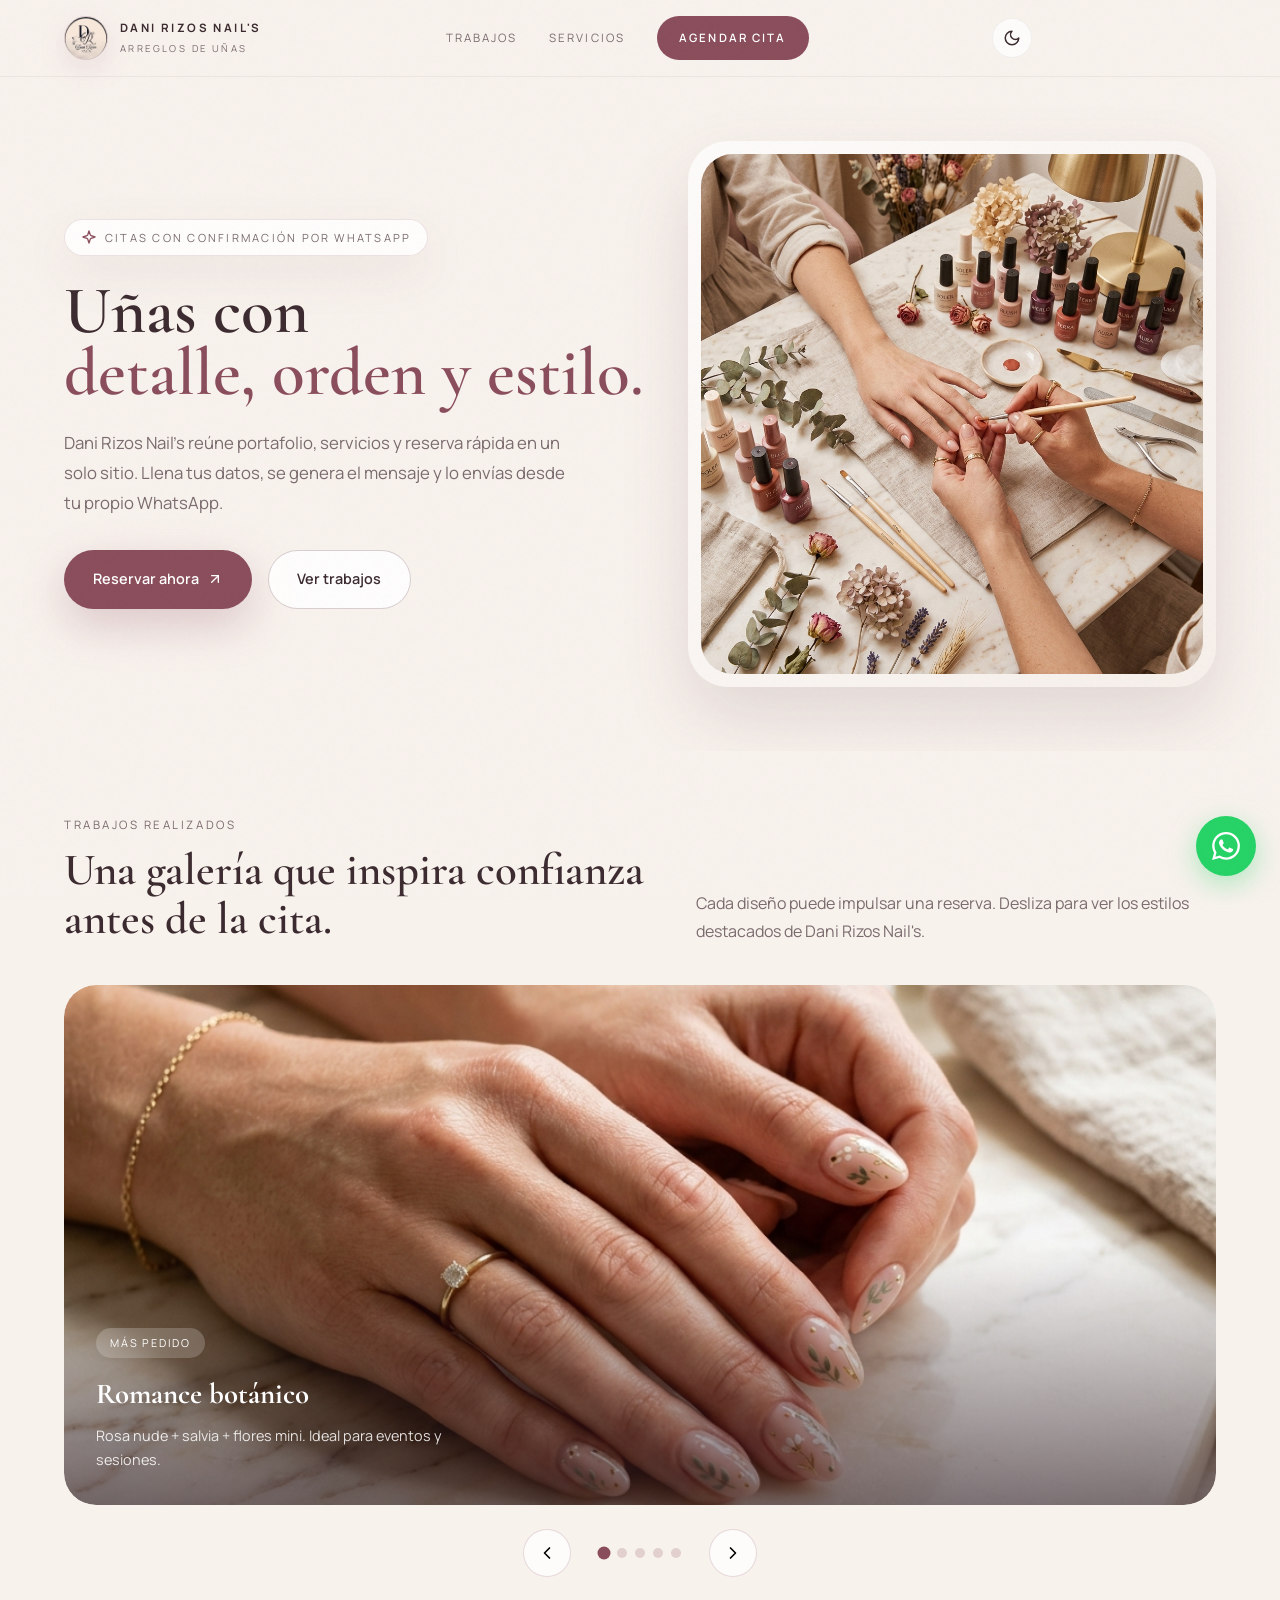
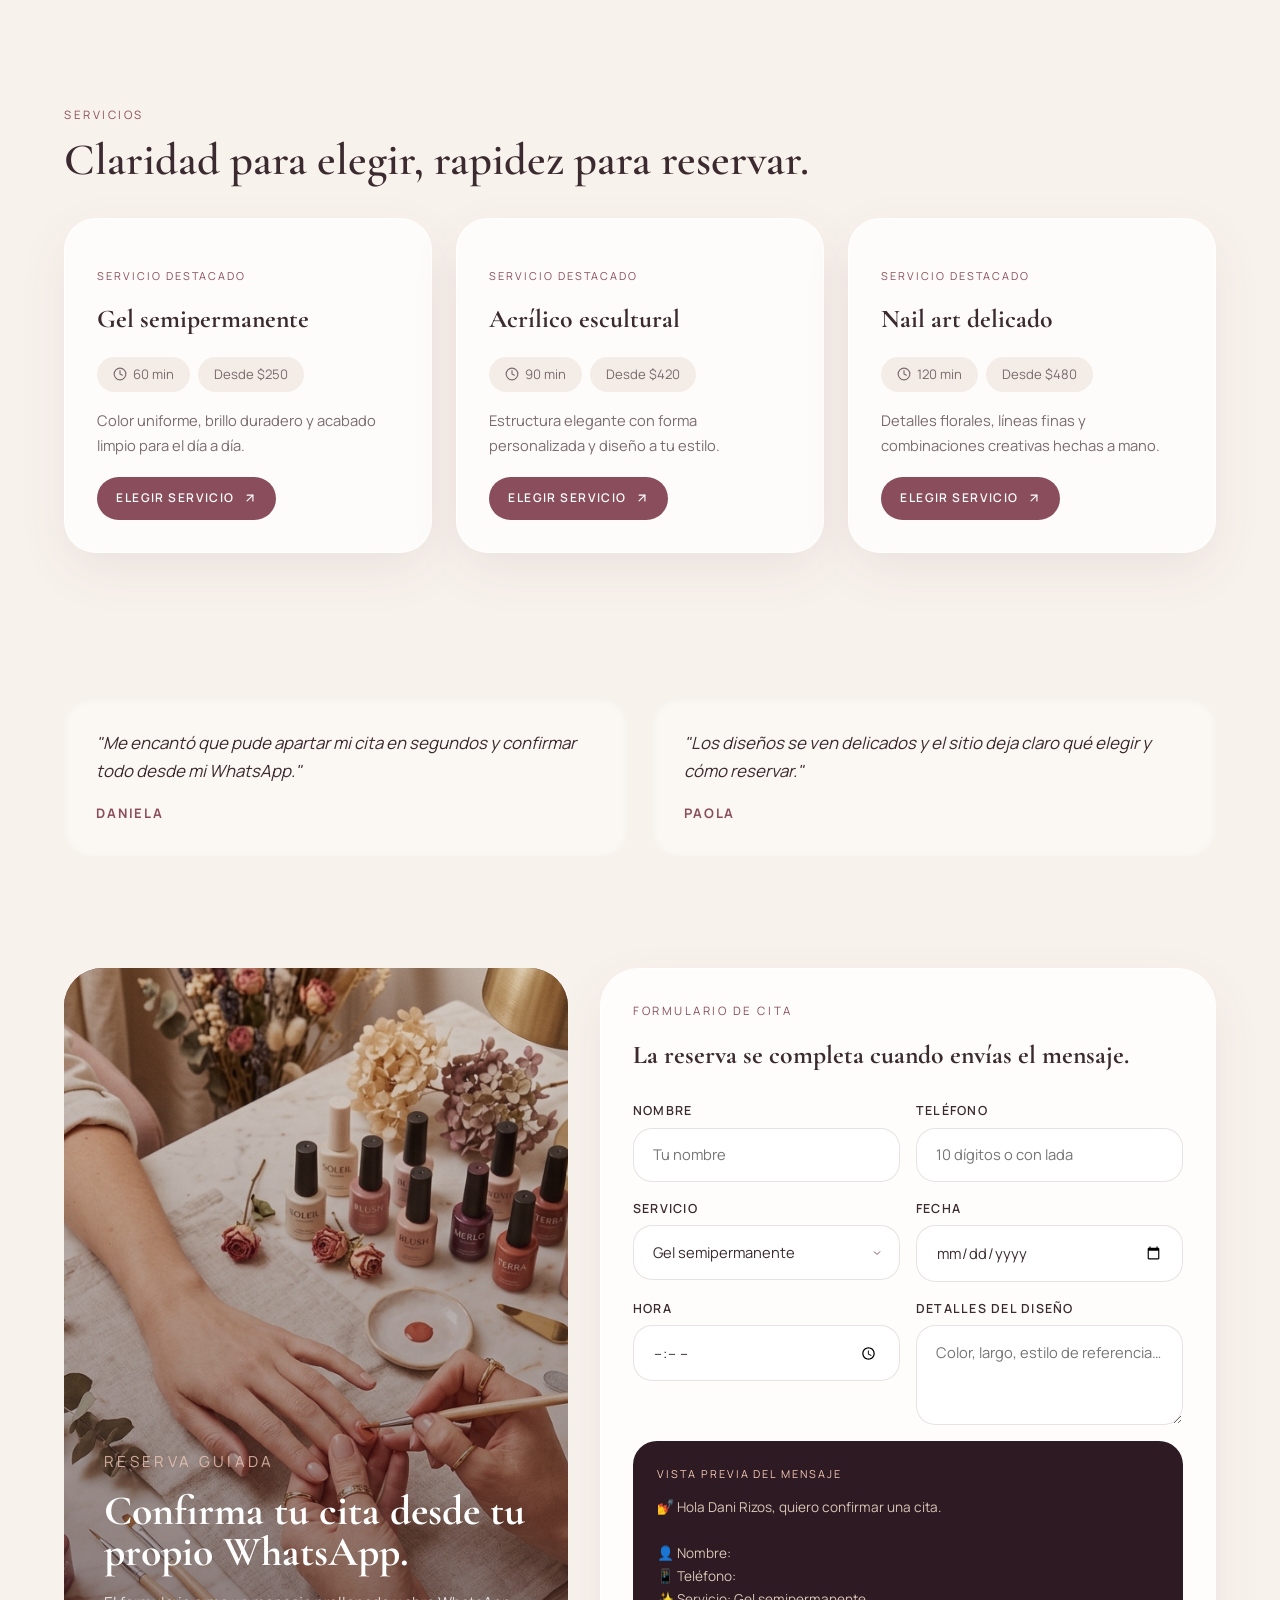
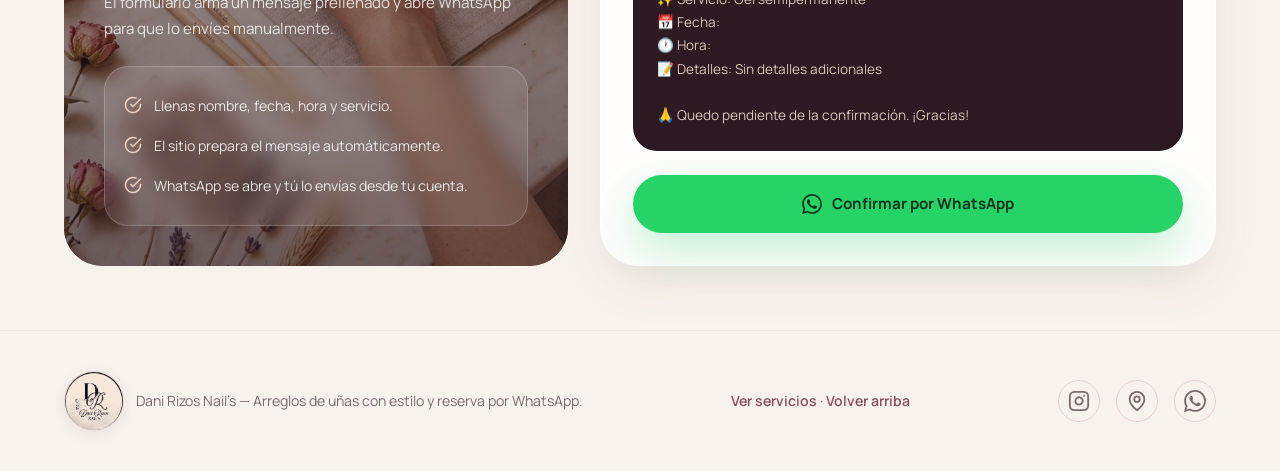
==== commit fa21f8e6: "He implementado el sistema de temas (claro/oscuro) en todo el proyecto. Aquí tienes un resumen de lo" ====
--- a/index.html
+++ b/index.html
@@ -8,6 +8,7 @@
   <meta name="description"
     content="Dani Rizos Nail's: portafolio de diseños de uñas y reserva de citas por WhatsApp. Gel semipermanente, acrílico escultural y nail art delicado.">
   <link rel="stylesheet" href="styles.css">
+  <link rel="icon" href="data:image/svg+xml,<svg xmlns=%22http://www.w3.org/2000/svg%22 viewBox=%220 0 100 100%22><text y=%22.9em%22 font-size=%2290%22>💅</text></svg>">
 </head>
 
 <body>
@@ -29,10 +30,31 @@
 
         <a href="#reserva" class="nav-cta">Agendar cita</a>
       </nav>
+
+      <div class="header-actions">
+        <button id="theme-toggle" class="theme-toggle" aria-label="Cambiar tema">
+          <svg class="sun-icon" xmlns="http://www.w3.org/2000/svg" width="24" height="24" viewBox="0 0 24 24" fill="none"
+            stroke="currentColor" stroke-width="2" stroke-linecap="round" stroke-linejoin="round">
+            <circle cx="12" cy="12" r="4" />
+            <path d="M12 2v2" />
+            <path d="M12 20v2" />
+            <path d="m4.93 4.93 1.41 1.41" />
+            <path d="m17.66 17.66 1.41 1.41" />
+            <path d="M2 12h2" />
+            <path d="M20 12h2" />
+            <path d="m6.34 17.66-1.41 1.41" />
+            <path d="m19.07 4.93-1.41 1.41" />
+          </svg>
+          <svg class="moon-icon" xmlns="http://www.w3.org/2000/svg" width="24" height="24" viewBox="0 0 24 24" fill="none"
+            stroke="currentColor" stroke-width="2" stroke-linecap="round" stroke-linejoin="round">
+            <path d="M12 3a6 6 0 0 0 9 9 9 9 0 1 1-9-9Z" />
+          </svg>
+        </button>
+        <button class="menu-toggle" id="menu-toggle" aria-label="Abrir menú">
+          <span></span><span></span><span></span>
+        </button>
+      </div>
       <div class="menu-overlay" id="menu-overlay"></div>
-      <button class="menu-toggle" id="menu-toggle" aria-label="Abrir menú">
-        <span></span><span></span><span></span>
-      </button>
     </div>
   </header>
 
--- a/styles.css
+++ b/styles.css
@@ -3,6 +3,7 @@
 
 /* ===== VARIABLES ===== */
 :root {
+  /* Colors (Light - Default) */
   --bg: #f8f2ed;
   --bg-card: rgba(255,255,255,0.75);
   --fg: #3b2a2f;
@@ -12,11 +13,29 @@
   --accent-light: #f4ece7;
   --terracotta: #c88069;
   --green: #25d366;
+  --shadow: 0 18px 50px rgba(95,55,63,.08);
+  --header-bg: rgba(248,242,237,.82);
+  --border: rgba(0,0,0,.05);
+  
+  /* Shared */
   --serif: 'Cormorant Garamond', Georgia, serif;
   --sans: 'Manrope', system-ui, sans-serif;
   --radius: 2rem;
-  --shadow: 0 18px 50px rgba(95,55,63,.08);
   --transition: .32s cubic-bezier(.4,0,.2,1);
+}
+
+body.dark {
+  --bg: #120f10;
+  --bg-card: rgba(30, 25, 27, 0.8);
+  --fg: #f8f2ed;
+  --fg-muted: #bcaeb1;
+  --accent: #e8b0bb;
+  --accent-dark: #d68a9a;
+  --accent-light: #2d1a22;
+  --terracotta: #e0a694;
+  --shadow: 0 18px 50px rgba(0,0,0,.5);
+  --header-bg: rgba(18, 15, 16, 0.82);
+  --border: rgba(255,255,255,.08);
 }
 
 /* ===== RESET ===== */
@@ -38,10 +57,10 @@
   background-image:url("data:image/svg+xml,%3Csvg viewBox='0 0 256 256' xmlns='http://www.w3.org/2000/svg'%3E%3Cfilter id='g'%3E%3CfeTurbulence type='fractalNoise' baseFrequency='.85' numOctaves='4' stitchTiles='stitch'/%3E%3C/filter%3E%3Crect width='100%25' height='100%25' filter='url(%23g)' opacity='.06'/%3E%3C/svg%3E")}
 
 /* ===== HEADER ===== */
-.header{position:sticky;top:0;z-index:100;border-bottom:1px solid rgba(0,0,0,.05);background:rgba(248,242,237,.82);backdrop-filter:blur(18px);-webkit-backdrop-filter:blur(18px)}
+.header{position:sticky;top:0;z-index:100;border-bottom:1px solid var(--border);background:var(--header-bg);backdrop-filter:blur(18px);-webkit-backdrop-filter:blur(18px);transition:background var(--transition), border-color var(--transition)}
 .header .container{display:flex;align-items:center;justify-content:space-between;gap:1rem;padding-block:1rem}
-.logo{display:flex;align-items:center;gap:.75rem;font-size:.75rem;text-transform:uppercase;letter-spacing:.2em;color:#6b5a5e}
-.logo-circle{width:2.75rem;height:2.75rem;display:grid;place-items:center;border-radius:50%;border:1px solid rgba(138,77,91,.25);background:#fff;color:var(--accent);font-family:var(--serif);font-size:1.1rem;font-weight:700;box-shadow:0 10px 30px rgba(138,77,91,.12)}
+.logo{display:flex;align-items:center;gap:.75rem;font-size:.75rem;text-transform:uppercase;letter-spacing:.2em;color:var(--fg-muted)}
+.logo-circle{width:2.75rem;height:2.75rem;display:grid;place-items:center;border-radius:50%;border:1px solid rgba(138,77,91,.25);background:var(--bg-card);color:var(--accent);font-family:var(--serif);font-size:1.1rem;font-weight:700;box-shadow:0 10px 30px rgba(138,77,91,.12)}
 .logo-img{width:2.75rem;height:2.75rem;border-radius:50%;object-fit:cover;border:1px solid rgba(138,77,91,.25);box-shadow:0 10px 30px rgba(138,77,91,.12)}
 .logo-text strong{display:block;font-size:.72rem;color:var(--fg);font-weight:700}
 .logo-text span{font-size:.6rem;color:var(--fg-muted)}
@@ -63,6 +82,39 @@
   .menu-toggle{display:block;z-index:300}
   .menu-overlay{position:fixed;inset:0;background:rgba(0,0,0,.3);z-index:150;opacity:0;pointer-events:none;transition:opacity var(--transition)}
   .menu-overlay.open{opacity:1;pointer-events:all}
+}
+
+/* ===== THEME TOGGLE ===== */
+.header-actions { display: flex; align-items: center; gap: 0.5rem; }
+.theme-toggle {
+  width: 40px;
+  height: 40px;
+  border-radius: 50%;
+  display: grid;
+  place-items: center;
+  cursor: pointer;
+  color: var(--fg);
+  border: 1px solid var(--border);
+  background: var(--bg-card);
+  transition: all var(--transition);
+  position: relative;
+  overflow: hidden;
+}
+.theme-toggle:hover {
+  transform: translateY(-2px);
+  border-color: var(--accent);
+  color: var(--accent);
+  box-shadow: 0 4px 15px rgba(0,0,0,0.1);
+}
+.theme-toggle svg { width: 18px; height: 18px; transition: transform 0.5s cubic-bezier(.4,0,.2,1); }
+.theme-toggle .sun-icon { display: none; }
+.theme-toggle .moon-icon { display: block; }
+body.dark .theme-toggle .sun-icon { display: block; }
+body.dark .theme-toggle .moon-icon { display: none; }
+body.dark .theme-toggle svg { transform: rotate(360deg); }
+
+@media (max-width: 768px) {
+  .header-actions { margin-left: auto; margin-right: 0.5rem; }
 }
 
 /* ===== HERO ===== */
@@ -203,7 +255,7 @@
 @media(min-width:768px){.testimonial-grid{grid-template-columns:1fr 1fr}}
 
 /* ===== FOOTER ===== */
-.footer{border-top:1px solid rgba(0,0,0,.05);padding:2.5rem 0}
+.footer{border-top:1px solid var(--border);padding:2.5rem 0}
 .footer .container{display:flex;flex-direction:column;gap:1.5rem;font-size:.88rem;color:var(--fg-muted);align-items:center;text-align:center}
 .footer-brand{display:flex;flex-direction:column;align-items:center;gap:.75rem}
 .footer-logo{width:60px;height:60px;border-radius:50%;object-fit:cover;border:1px solid rgba(138,77,91,.15);box-shadow:0 4px 16px rgba(138,77,91,.1)}
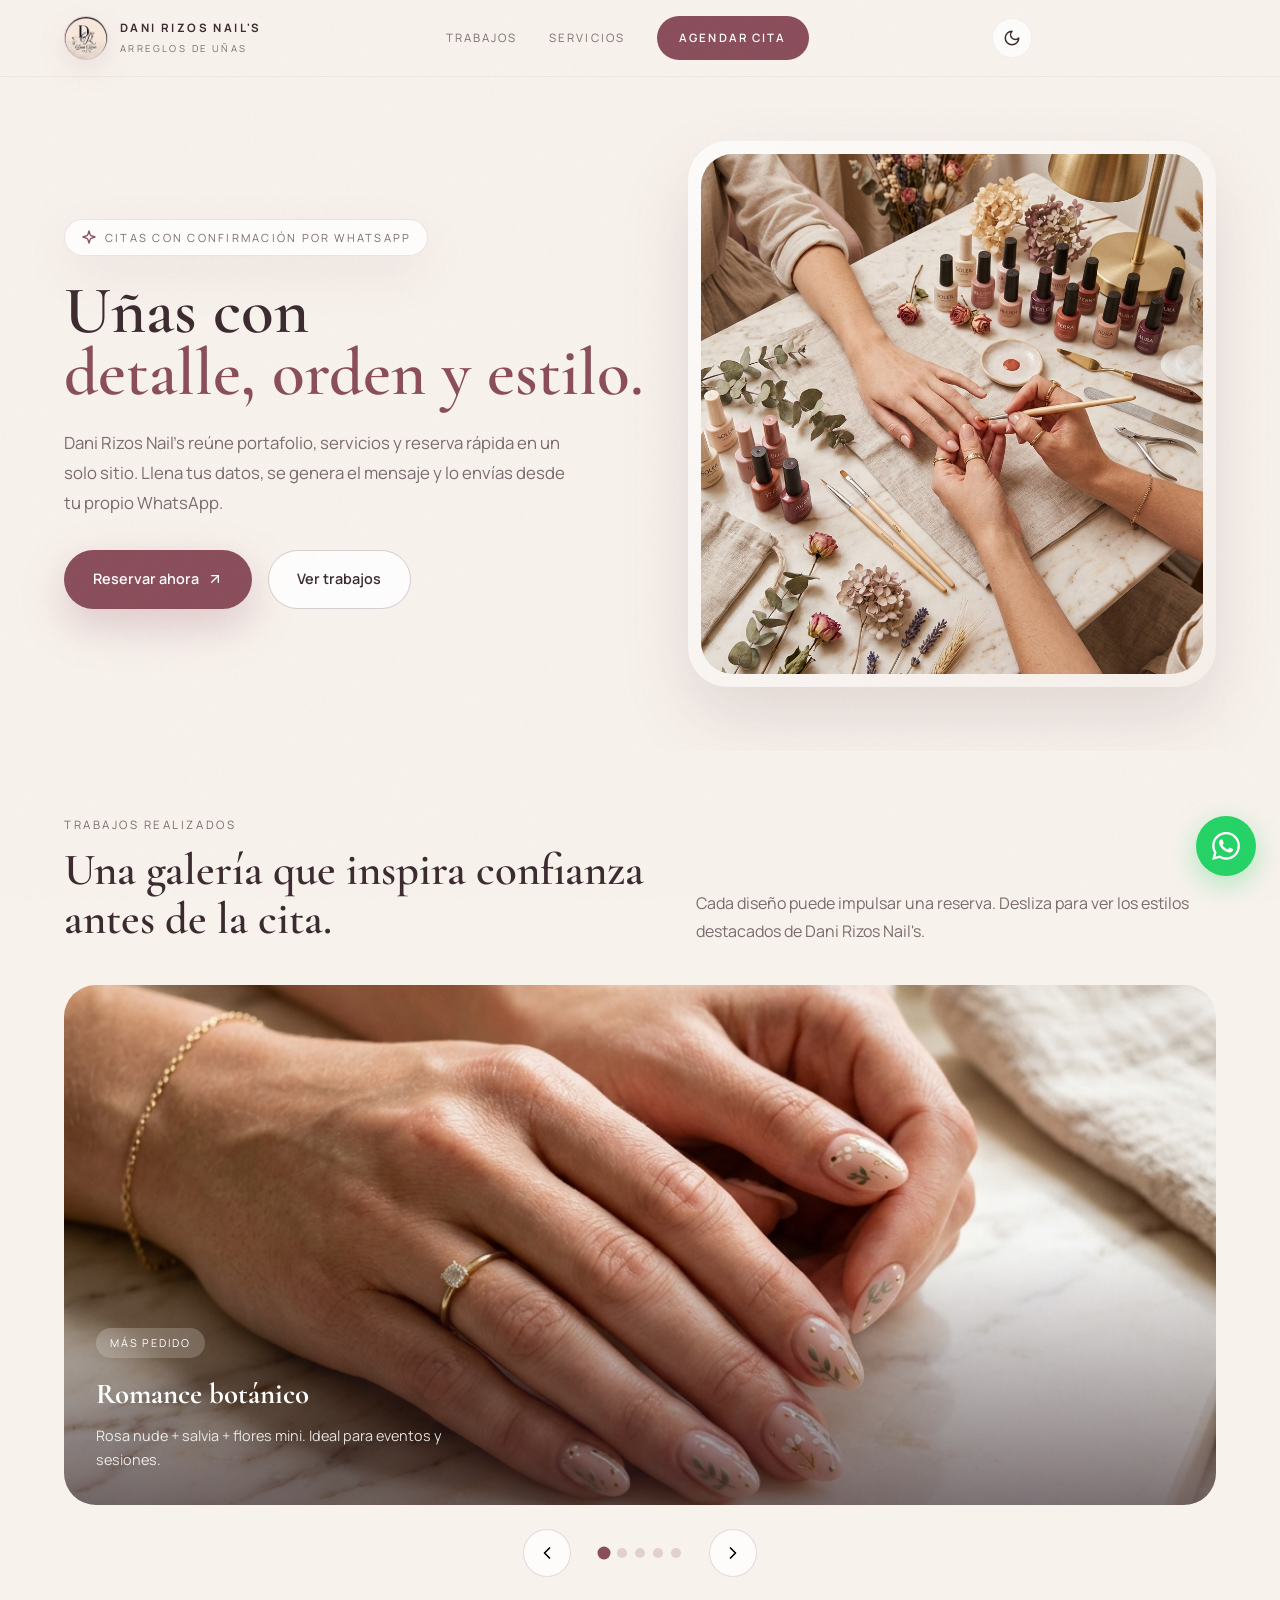
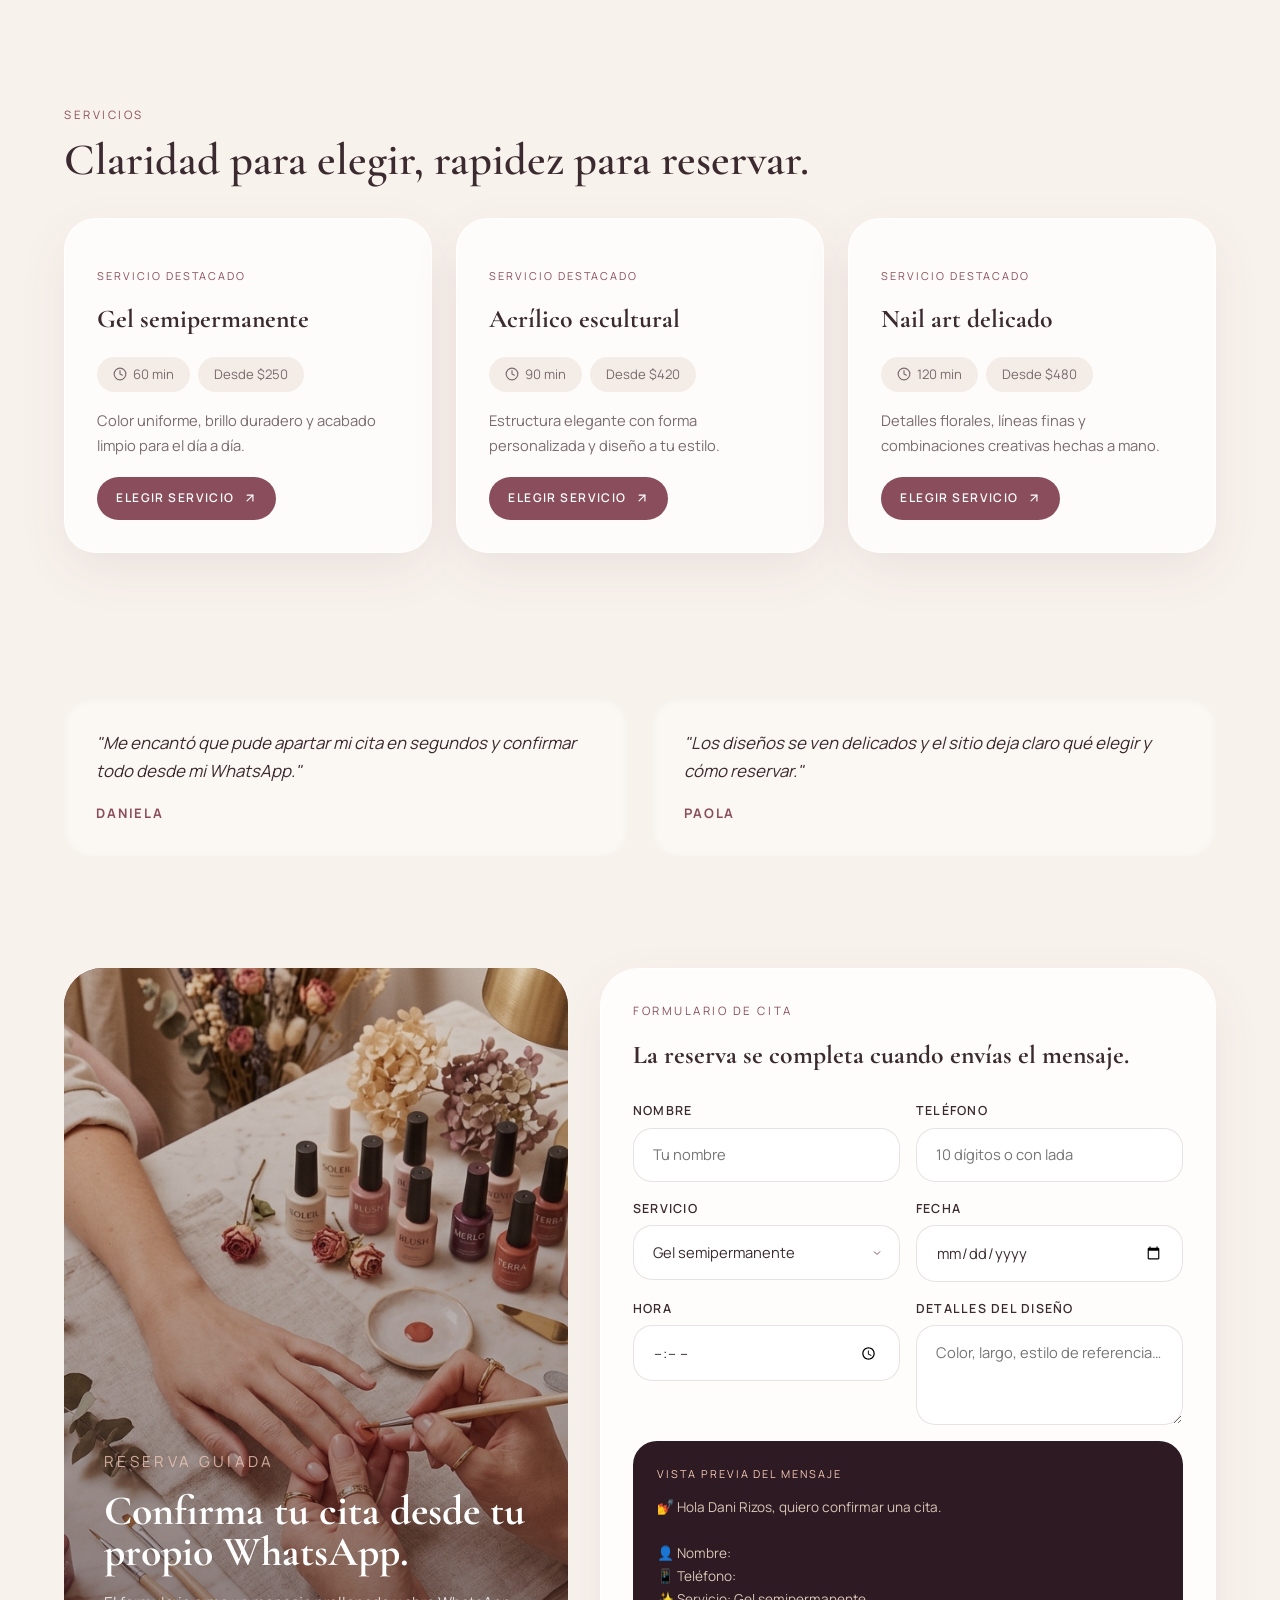
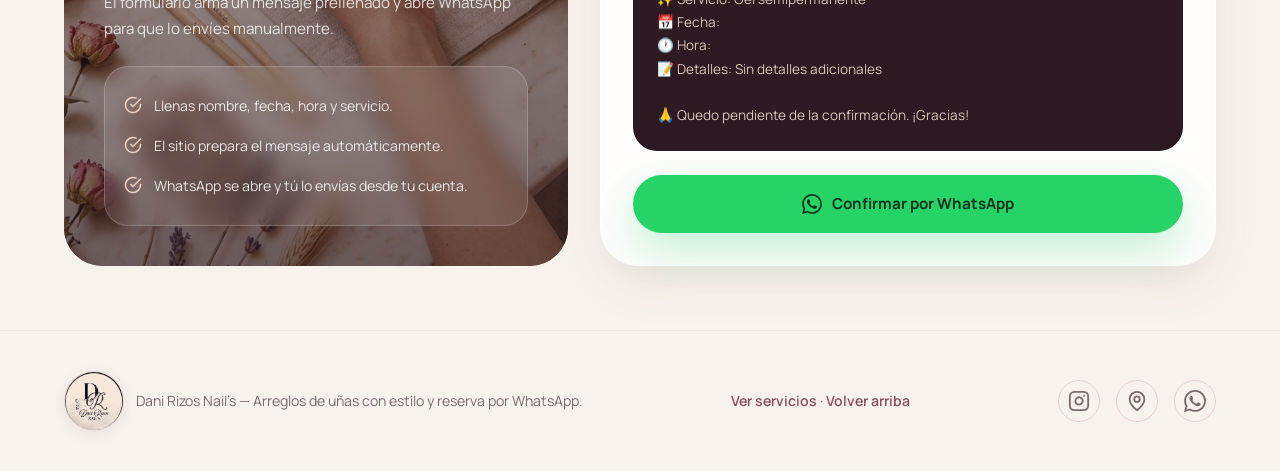
==== commit 1b1fef01: "Resumen de mejoras: ⚡ Velocidad Máxima: He implementado Lazy Loading en todas las imágenes secundari" ====
--- a/index.html
+++ b/index.html
@@ -18,7 +18,7 @@
   <header class="header">
     <div class="container">
       <a href="index.html" class="logo">
-        <img src="img/logo.png" alt="Dani Rizos Nail's" class="logo-img">
+        <img src="img/logo.png" alt="Dani Rizos Nail's - Logo" class="logo-img" width="44" height="44" fetchpriority="high">
         <span class="logo-text">
           <strong>Dani Rizos Nail's</strong>
           <span>Arreglos de uñas</span>
@@ -88,7 +88,7 @@
         </div>
         <div class="hero-image fade-up">
           <div class="hero-frame">
-            <img src="img/hero.png" alt="Espacio de trabajo Dani Rizos Nail's">
+            <img src="img/hero.png" alt="Espacio de trabajo Dani Rizos Nail's" width="600" height="520" fetchpriority="high" decoding="async">
           </div>
         </div>
       </div>
@@ -109,7 +109,7 @@
           <div class="carousel-track">
             <!-- Slide 1 -->
             <div class="carousel-slide">
-              <img src="img/botanico.png" alt="Romance botánico — Diseño de uñas con flores y hojas">
+              <img src="img/botanico.png" alt="Romance botánico — Diseño de uñas con flores y hojas" width="1200" height="520" fetchpriority="high" decoding="async">
               <div class="slide-overlay"></div>
               <div class="slide-info">
                 <span class="slide-tag">Más pedido</span>
@@ -119,7 +119,7 @@
             </div>
             <!-- Slide 2 -->
             <div class="carousel-slide">
-              <img src="img/ciruela.png" alt="Ciruela editorial — Uñas vino con detalles dorados">
+              <img src="img/ciruela.png" alt="Ciruela editorial — Uñas vino con detalles dorados" width="1200" height="520" loading="lazy">
               <div class="slide-overlay"></div>
               <div class="slide-info">
                 <span class="slide-tag">Premium</span>
@@ -129,7 +129,7 @@
             </div>
             <!-- Slide 3 -->
             <div class="carousel-slide">
-              <img src="img/terracota.png" alt="Tonos de temporada — Terracota y cocoa">
+              <img src="img/terracota.png" alt="Tonos de temporada — Terracota y cocoa" width="1200" height="520" loading="lazy">
               <div class="slide-overlay"></div>
               <div class="slide-info">
                 <span class="slide-tag">Curado por Dani Rizos</span>
@@ -139,7 +139,7 @@
             </div>
             <!-- Slide 4 -->
             <div class="carousel-slide">
-              <img src="img/floral.png" alt="Nail art floral delicado">
+              <img src="img/floral.png" alt="Nail art floral delicado" width="1200" height="520" loading="lazy">
               <div class="slide-overlay"></div>
               <div class="slide-info">
                 <span class="slide-tag">Arte a mano</span>
@@ -149,7 +149,7 @@
             </div>
             <!-- Slide 5 -->
             <div class="carousel-slide">
-              <img src="img/chrome.png" alt="Uñas chrome rose gold">
+              <img src="img/chrome.png" alt="Uñas chrome rose gold" width="1200" height="520" loading="lazy">
               <div class="slide-overlay"></div>
               <div class="slide-info">
                 <span class="slide-tag">Tendencia</span>
@@ -161,20 +161,20 @@
         </div>
 
         <div class="carousel-controls">
-          <button class="carousel-btn carousel-prev" aria-label="Anterior">
+          <button class="carousel-btn carousel-prev" aria-label="Ver trabajo anterior">
             <svg xmlns="http://www.w3.org/2000/svg" width="20" height="20" viewBox="0 0 24 24" fill="none"
               stroke="currentColor" stroke-width="2" stroke-linecap="round" stroke-linejoin="round">
               <path d="m15 18-6-6 6-6" />
             </svg>
           </button>
           <div class="carousel-dots">
-            <span class="carousel-dot active"></span>
-            <span class="carousel-dot"></span>
-            <span class="carousel-dot"></span>
-            <span class="carousel-dot"></span>
-            <span class="carousel-dot"></span>
-          </div>
-          <button class="carousel-btn carousel-next" aria-label="Siguiente">
+            <span class="carousel-dot active" aria-label="Ver slide 1"></span>
+            <span class="carousel-dot" aria-label="Ver slide 2"></span>
+            <span class="carousel-dot" aria-label="Ver slide 3"></span>
+            <span class="carousel-dot" aria-label="Ver slide 4"></span>
+            <span class="carousel-dot" aria-label="Ver slide 5"></span>
+          </div>
+          <button class="carousel-btn carousel-next" aria-label="Ver siguiente trabajo">
             <svg xmlns="http://www.w3.org/2000/svg" width="20" height="20" viewBox="0 0 24 24" fill="none"
               stroke="currentColor" stroke-width="2" stroke-linecap="round" stroke-linejoin="round">
               <path d="m9 18 6-6-6-6" />
@@ -287,7 +287,7 @@
       <div class="container">
         <div class="booking-grid">
           <aside class="booking-aside fade-up">
-            <img src="img/hero.png" alt="Ambiente de trabajo Dani Rizos Nail's">
+            <img src="img/hero.png" alt="Ambiente de trabajo Dani Rizos Nail's" width="600" height="400" loading="lazy">
             <div class="overlay"></div>
             <div class="booking-aside-content">
               <div>
@@ -383,7 +383,7 @@
   <footer class="footer">
     <div class="container">
       <div class="footer-brand">
-        <img src="img/logo.png" alt="Dani Rizos Nail's" class="footer-logo">
+        <img src="img/logo.png" alt="Dani Rizos Nail's - Logo Footer" class="footer-logo" width="60" height="60" loading="lazy">
         <p>Dani Rizos Nail's — Arreglos de uñas con estilo y reserva por WhatsApp.</p>
         <div id="visit-counter" class="visit-counter"></div>
       </div>
--- a/styles.css
+++ b/styles.css
@@ -148,11 +148,25 @@
 .carousel-header{display:flex;flex-direction:column;gap:1rem;margin-bottom:2.5rem}
 .carousel-header p{color:var(--fg-muted);max-width:540px;line-height:1.7}
 
-.carousel-wrapper{position:relative;overflow:hidden;border-radius:var(--radius)}
-.carousel-track{display:flex;transition:transform .6s cubic-bezier(.4,0,.2,1)}
-.carousel-slide{min-width:100%;position:relative}
-.carousel-slide img{width:100%;height:420px;object-fit:cover;border-radius:var(--radius)}
-.slide-overlay{position:absolute;inset:0;background:linear-gradient(0deg,rgba(43,24,30,.6) 0%,transparent 50%);border-radius:var(--radius)}
+.carousel-wrapper{position:relative;border-radius:var(--radius)}
+.carousel-track{
+  display:flex;
+  overflow-x: auto;
+  scroll-snap-type: x mandatory;
+  scroll-behavior: smooth;
+  scrollbar-width: none; /* Firefox */
+  -ms-overflow-style: none; /* IE/Edge */
+  -webkit-overflow-scrolling: touch;
+}
+.carousel-track::-webkit-scrollbar { display: none; } /* Chrome/Safari */
+
+.carousel-slide{
+  min-width:100%;
+  position:relative;
+  scroll-snap-align: start;
+}
+.carousel-slide img{width:100%;height:420px;object-fit:cover;border-radius:var(--radius);display: block;}
+.slide-overlay{position:absolute;inset:0;background:linear-gradient(0deg,rgba(43,24,30,.6) 0%,transparent 50%);border-radius:var(--radius);pointer-events: none;}
 .slide-info{position:absolute;bottom:0;left:0;right:0;padding:2rem;color:#fff}
 .slide-info h3{font-family:var(--serif);font-size:1.8rem;margin-bottom:.3rem}
 .slide-info p{font-size:.9rem;opacity:.85;max-width:400px}
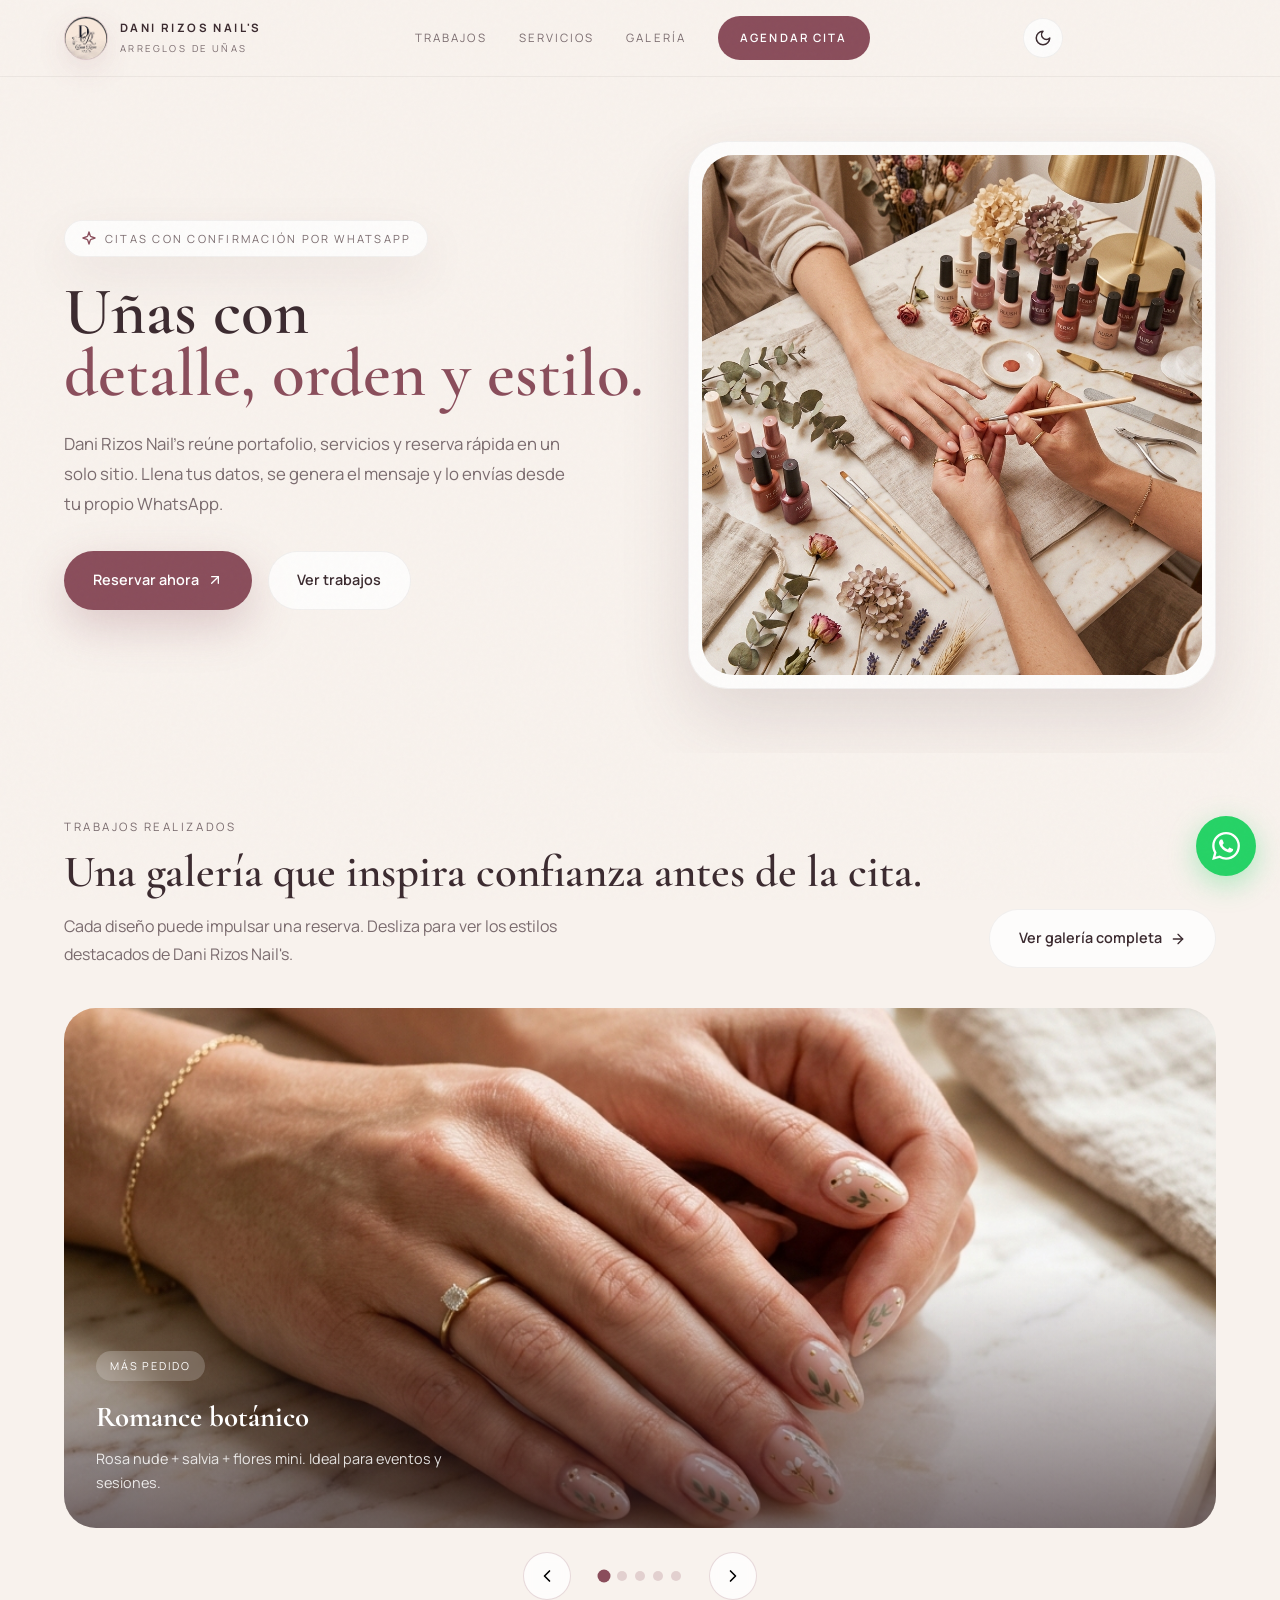
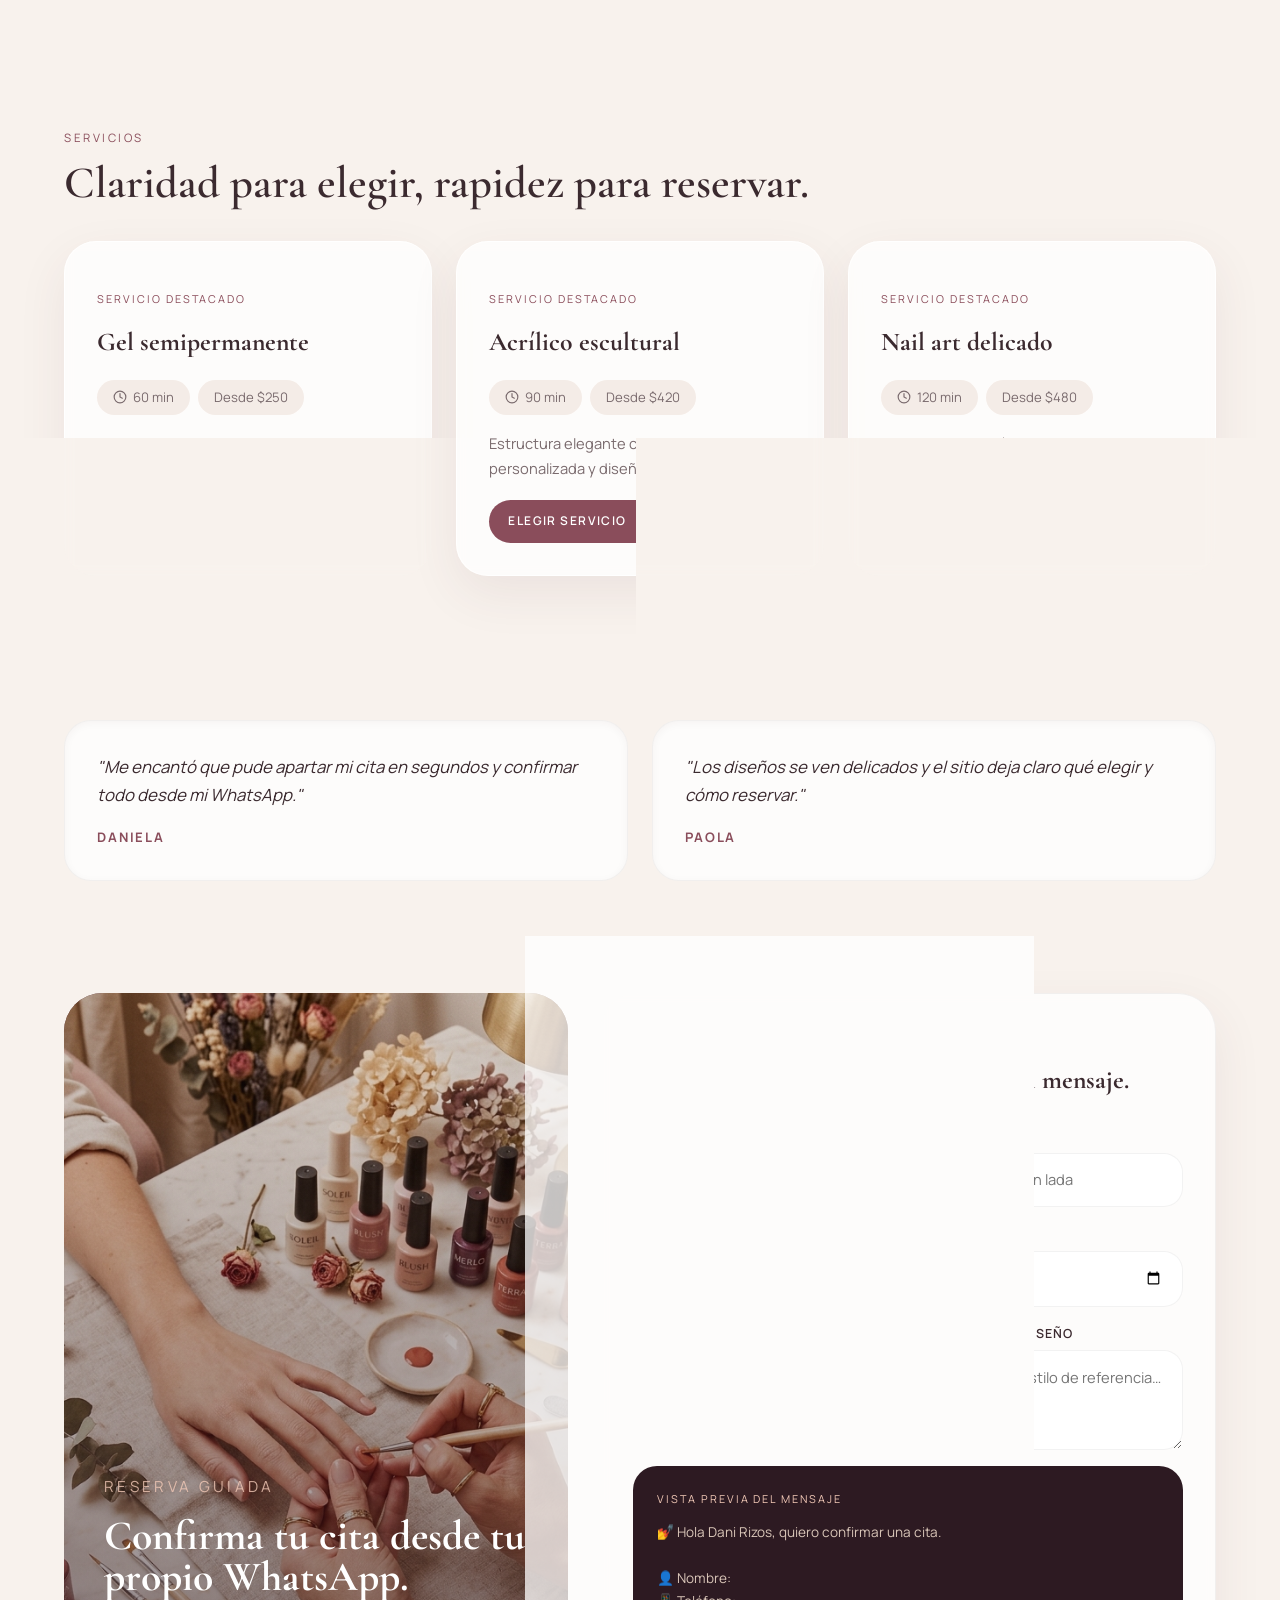
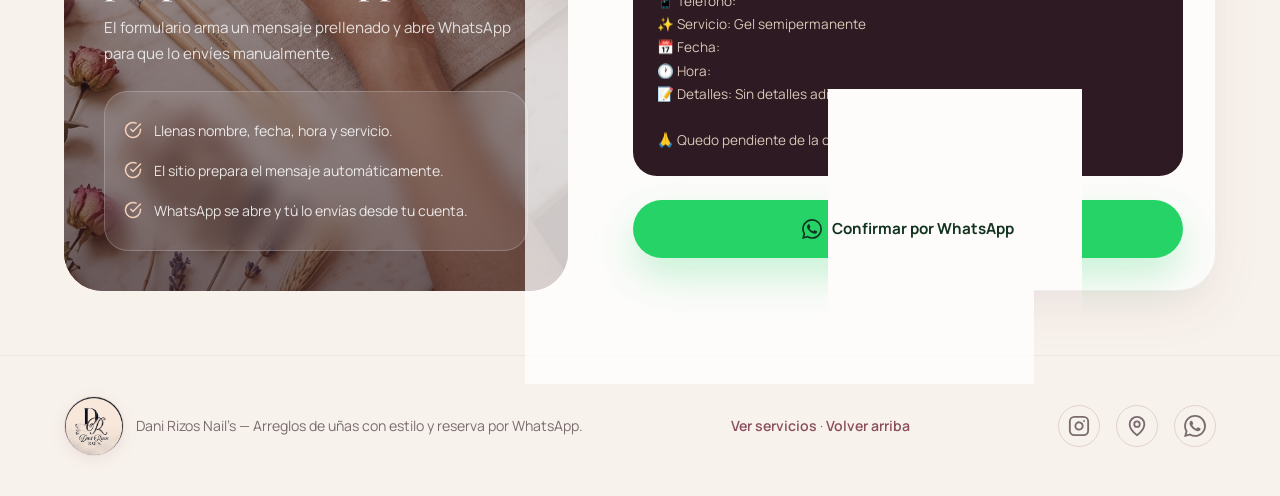
==== commit ca786bc5: "nueva galería de Dani Rizos Nail's ya está lista! 💅 He creado una experiencia visual premium que per" ====
--- a/index.html
+++ b/index.html
@@ -26,8 +26,8 @@
       </a>
       <nav class="nav" id="main-nav">
         <a href="#trabajos">Trabajos</a>
-        <a href="#servicios">Servicios</a>
-
+        <a href="servicios.html">Servicios</a>
+        <a href="galeria.html">Galería</a>
         <a href="#reserva" class="nav-cta">Agendar cita</a>
       </nav>
 
@@ -101,8 +101,16 @@
           <div>
             <p class="section-kicker">Trabajos realizados</p>
             <h2 class="section-title">Una galería que inspira confianza antes de la cita.</h2>
-          </div>
-          <p>Cada diseño puede impulsar una reserva. Desliza para ver los estilos destacados de Dani Rizos Nail's.</p>
+            <p style="margin-top: 1rem; color: var(--fg-muted);">Cada diseño puede impulsar una reserva. Desliza para ver los estilos destacados de Dani Rizos Nail's.</p>
+          </div>
+          <a href="galeria.html" class="btn-secondary" style="margin-top: 1rem;">
+            Ver galería completa
+            <svg xmlns="http://www.w3.org/2000/svg" width="16" height="16" viewBox="0 0 24 24" fill="none"
+              stroke="currentColor" stroke-width="2" stroke-linecap="round" stroke-linejoin="round">
+              <path d="M5 12h14" />
+              <path d="m12 5 7 7-7 7" />
+            </svg>
+          </a>
         </div>
 
         <div class="carousel-wrapper fade-up">
--- a/styles.css
+++ b/styles.css
@@ -6,6 +6,7 @@
   /* Colors (Light - Default) */
   --bg: #f8f2ed;
   --bg-card: rgba(255,255,255,0.75);
+  --bg-input: rgba(255,255,255,0.9);
   --fg: #3b2a2f;
   --fg-muted: #7a6b6e;
   --accent: #8a4d5b;
@@ -16,6 +17,7 @@
   --shadow: 0 18px 50px rgba(95,55,63,.08);
   --header-bg: rgba(248,242,237,.82);
   --border: rgba(0,0,0,.05);
+  --glass-bg: rgba(255,255,255,0.8);
   
   /* Shared */
   --serif: 'Cormorant Garamond', Georgia, serif;
@@ -26,7 +28,8 @@
 
 body.dark {
   --bg: #120f10;
-  --bg-card: rgba(30, 25, 27, 0.8);
+  --bg-card: rgba(30, 25, 27, 0.85);
+  --bg-input: rgba(45, 38, 42, 0.9);
   --fg: #f8f2ed;
   --fg-muted: #bcaeb1;
   --accent: #e8b0bb;
@@ -35,7 +38,8 @@
   --terracotta: #e0a694;
   --shadow: 0 18px 50px rgba(0,0,0,.5);
   --header-bg: rgba(18, 15, 16, 0.82);
-  --border: rgba(255,255,255,.08);
+  --border: rgba(255,255,255,.12);
+  --glass-bg: rgba(45, 38, 42, 0.7);
 }
 
 /* ===== RESET ===== */
@@ -121,7 +125,7 @@
 .hero{position:relative;overflow:hidden}
 .hero .container{display:grid;gap:2.5rem;padding-block:3rem}
 .hero-content{max-width:600px;order:2}
-.hero-badge{display:inline-flex;align-items:center;gap:.5rem;padding:.5rem 1rem;border-radius:50px;border:1px solid rgba(138,77,91,.15);background:rgba(255,255,255,.8);font-size:.7rem;text-transform:uppercase;letter-spacing:.2em;color:var(--fg-muted);box-shadow:var(--shadow);margin-bottom:1.5rem}
+.hero-badge{display:inline-flex;align-items:center;gap:.5rem;padding:.5rem 1rem;border-radius:50px;border:1px solid var(--border);background:var(--bg-card);font-size:.7rem;text-transform:uppercase;letter-spacing:.2em;color:var(--fg-muted);box-shadow:var(--shadow);margin-bottom:1.5rem}
 .hero-badge svg{width:16px;height:16px;color:var(--accent)}
 .hero h1{font-family:var(--serif);font-size:clamp(2.6rem,6vw,4.2rem);line-height:.92;font-weight:600;color:var(--fg)}
 .hero h1 span{display:block;color:var(--accent)}
@@ -129,11 +133,11 @@
 .hero-buttons{display:flex;flex-wrap:wrap;gap:1rem;margin-top:2rem}
 .btn-primary{display:inline-flex;align-items:center;gap:.5rem;padding:1rem 1.8rem;border-radius:50px;background:var(--accent);color:#fff;font-weight:600;font-size:.9rem;box-shadow:0 16px 45px rgba(138,77,91,.26);transition:all var(--transition);cursor:pointer}
 .btn-primary:hover{transform:translateY(-3px);background:var(--accent-dark)}
-.btn-secondary{display:inline-flex;align-items:center;gap:.5rem;padding:1rem 1.8rem;border-radius:50px;border:1px solid rgba(180,160,165,.5);background:rgba(255,255,255,.85);color:var(--fg);font-weight:600;font-size:.9rem;transition:all var(--transition);cursor:pointer}
-.btn-secondary:hover{transform:translateY(-3px);border-color:rgba(138,77,91,.3);color:var(--accent)}
+.btn-secondary{display:inline-flex;align-items:center;gap:.5rem;padding:1rem 1.8rem;border-radius:50px;border:1px solid var(--border);background:var(--bg-card);color:var(--fg);font-weight:600;font-size:.9rem;transition:all var(--transition);cursor:pointer}
+.btn-secondary:hover{transform:translateY(-3px);border-color:var(--accent);color:var(--accent)}
 
 .hero-image{order:1;position:relative;max-width:600px;margin-inline:auto}
-.hero-frame{border-radius:2.5rem;padding:.8rem;background:linear-gradient(135deg,rgba(255,255,255,.7),rgba(244,236,231,.5));box-shadow:0 30px 70px rgba(95,55,63,.14)}
+.hero-frame{border-radius:2.5rem;padding:.8rem;background:var(--bg-card);box-shadow:0 30px 70px rgba(95,55,63,.14);border: 1px solid var(--border)}
 .hero-frame img{border-radius:2rem;width:100%;height:400px;object-fit:cover}
 
 @media(min-width:900px){
@@ -213,12 +217,12 @@
 .step-item{display:flex;align-items:flex-start;gap:.75rem;font-size:.88rem;color:rgba(255,255,255,.85);padding:.5rem 0}
 .step-item svg{width:18px;height:18px;color:#f5d1bc;flex-shrink:0;margin-top:2px}
 
-.booking-form-wrap{border-radius:2.4rem;border:1px solid rgba(255,255,255,.7);background:rgba(255,255,255,.82);padding:2rem;box-shadow:var(--shadow);backdrop-filter:blur(6px)}
+.booking-form-wrap{border-radius:2.4rem;border:1px solid var(--border);background:var(--bg-card);padding:2rem;box-shadow:var(--shadow);backdrop-filter:blur(6px)}
 .booking-form-wrap h2{font-family:var(--serif);font-size:1.6rem;margin-bottom:1.5rem}
 .form-grid{display:grid;gap:1rem}
 .field-wrap{display:flex;flex-direction:column;gap:.4rem}
 .field-wrap label{font-size:.78rem;font-weight:600;color:var(--fg);text-transform:uppercase;letter-spacing:.1em}
-.field-input{padding:.85rem 1.2rem;border-radius:1.2rem;border:1px solid rgba(180,160,165,.3);background:rgba(255,255,255,.9);font-size:.92rem;color:var(--fg);transition:border-color var(--transition)}
+.field-input{padding:.85rem 1.2rem;border-radius:1.2rem;border:1px solid var(--border);background:var(--bg-input);font-size:.92rem;color:var(--fg);transition:border-color var(--transition)}
 .field-input:focus{border-color:var(--accent);box-shadow:0 0 0 3px rgba(138,77,91,.1)}
 textarea.field-input{min-height:100px;resize:vertical}
 select.field-input{cursor:pointer;appearance:none;background-image:url("data:image/svg+xml,%3Csvg xmlns='http://www.w3.org/2000/svg' width='12' height='12' viewBox='0 0 24 24' fill='none' stroke='%238a4d5b' stroke-width='2'%3E%3Cpath d='M6 9l6 6 6-6'/%3E%3C/svg%3E");background-repeat:no-repeat;background-position:right 1rem center}
@@ -263,7 +267,7 @@
 /* ===== TESTIMONIALS ===== */
 .testimonials{padding-block:3rem}
 .testimonial-grid{display:grid;gap:1.5rem;margin-top:2rem}
-.testimonial{border-radius:1.7rem;background:#fbf7f3;padding:2rem;box-shadow:inset 0 2px 8px rgba(0,0,0,.04)}
+.testimonial{border-radius:1.7rem;background:var(--bg-card);padding:2rem;box-shadow:inset 0 2px 8px rgba(0,0,0,.04);border: 1px solid var(--border)}
 .testimonial p{font-size:1.05rem;line-height:1.7;color:var(--fg);font-style:italic}
 .testimonial footer{margin-top:1rem;font-size:.82rem;font-weight:700;text-transform:uppercase;letter-spacing:.14em;color:var(--accent)}
 @media(min-width:768px){.testimonial-grid{grid-template-columns:1fr 1fr}}
@@ -347,3 +351,26 @@
     left: 1rem;
   }
 }
+
+/* ===== GALLERY PAGE ===== */
+.gallery-grid{display:grid;grid-template-columns:repeat(auto-fill,minmax(280px,1fr));gap:1.5rem;padding-block:3rem}
+.gallery-item{position:relative;border-radius:var(--radius);overflow:hidden;cursor:pointer;aspect-ratio:1/1;border:1px solid var(--border);transition:transform var(--transition),box-shadow var(--transition);background:var(--bg-card)}
+.gallery-item:hover{transform:translateY(-5px);box-shadow:var(--shadow)}
+.gallery-item img{width:100%;height:100%;object-fit:cover;transition:transform .5s ease}
+.gallery-item:hover img{transform:scale(1.05)}
+
+/* Lightbox Modal */
+.lightbox{position:fixed;inset:0;z-index:1000;background:rgba(0,0,0,.92);display:none;place-items:center;padding:2rem;backdrop-filter:blur(10px);-webkit-backdrop-filter:blur(10px);opacity:0;transition:opacity .3s ease}
+.lightbox.open{display:grid;opacity:1}
+.lightbox-content{max-width:min(1000px,95vw);max-height:85vh;position:relative;transform:scale(.9);transition:transform .4s cubic-bezier(.4,0,.2,1)}
+.lightbox.open .lightbox-content{transform:scale(1)}
+.lightbox-content img{width:100%;height:100%;object-fit:contain;border-radius:1rem;box-shadow:0 20px 60px rgba(0,0,0,.5)}
+.lightbox-close{position:absolute;top:-3rem;right:0;background:none;color:#fff;cursor:pointer;padding:.5rem;transition:transform var(--transition)}
+.lightbox-close:hover{transform:rotate(90deg)}
+.lightbox-close svg{width:32px;height:32px}
+
+@media(max-width:768px){
+  .gallery-grid{grid-template-columns:repeat(2,1fr);gap:1rem}
+  .lightbox{padding:1rem}
+  .lightbox-close{top: 1rem; right: 1rem; background: rgba(0,0,0,.5); border-radius: 50%; width: 44px; height: 44px; display: grid; place-items: center;}
+}
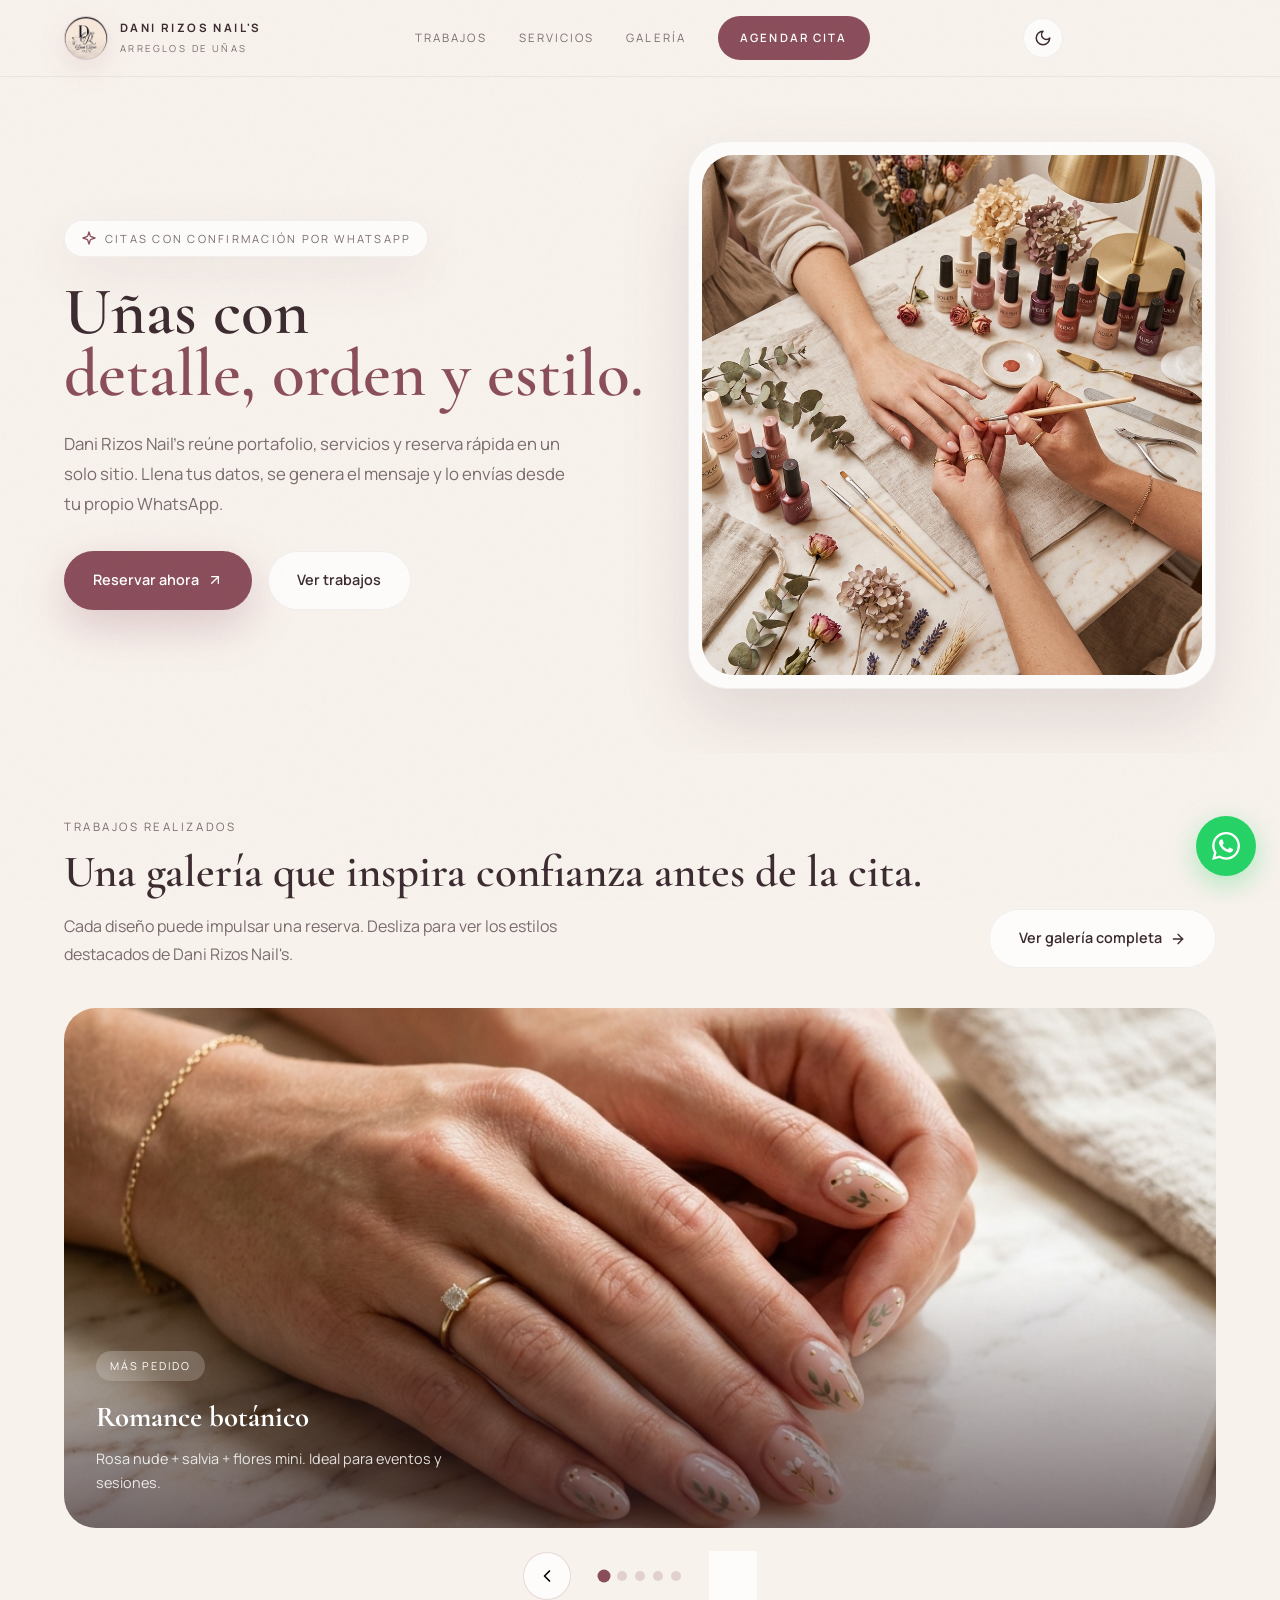
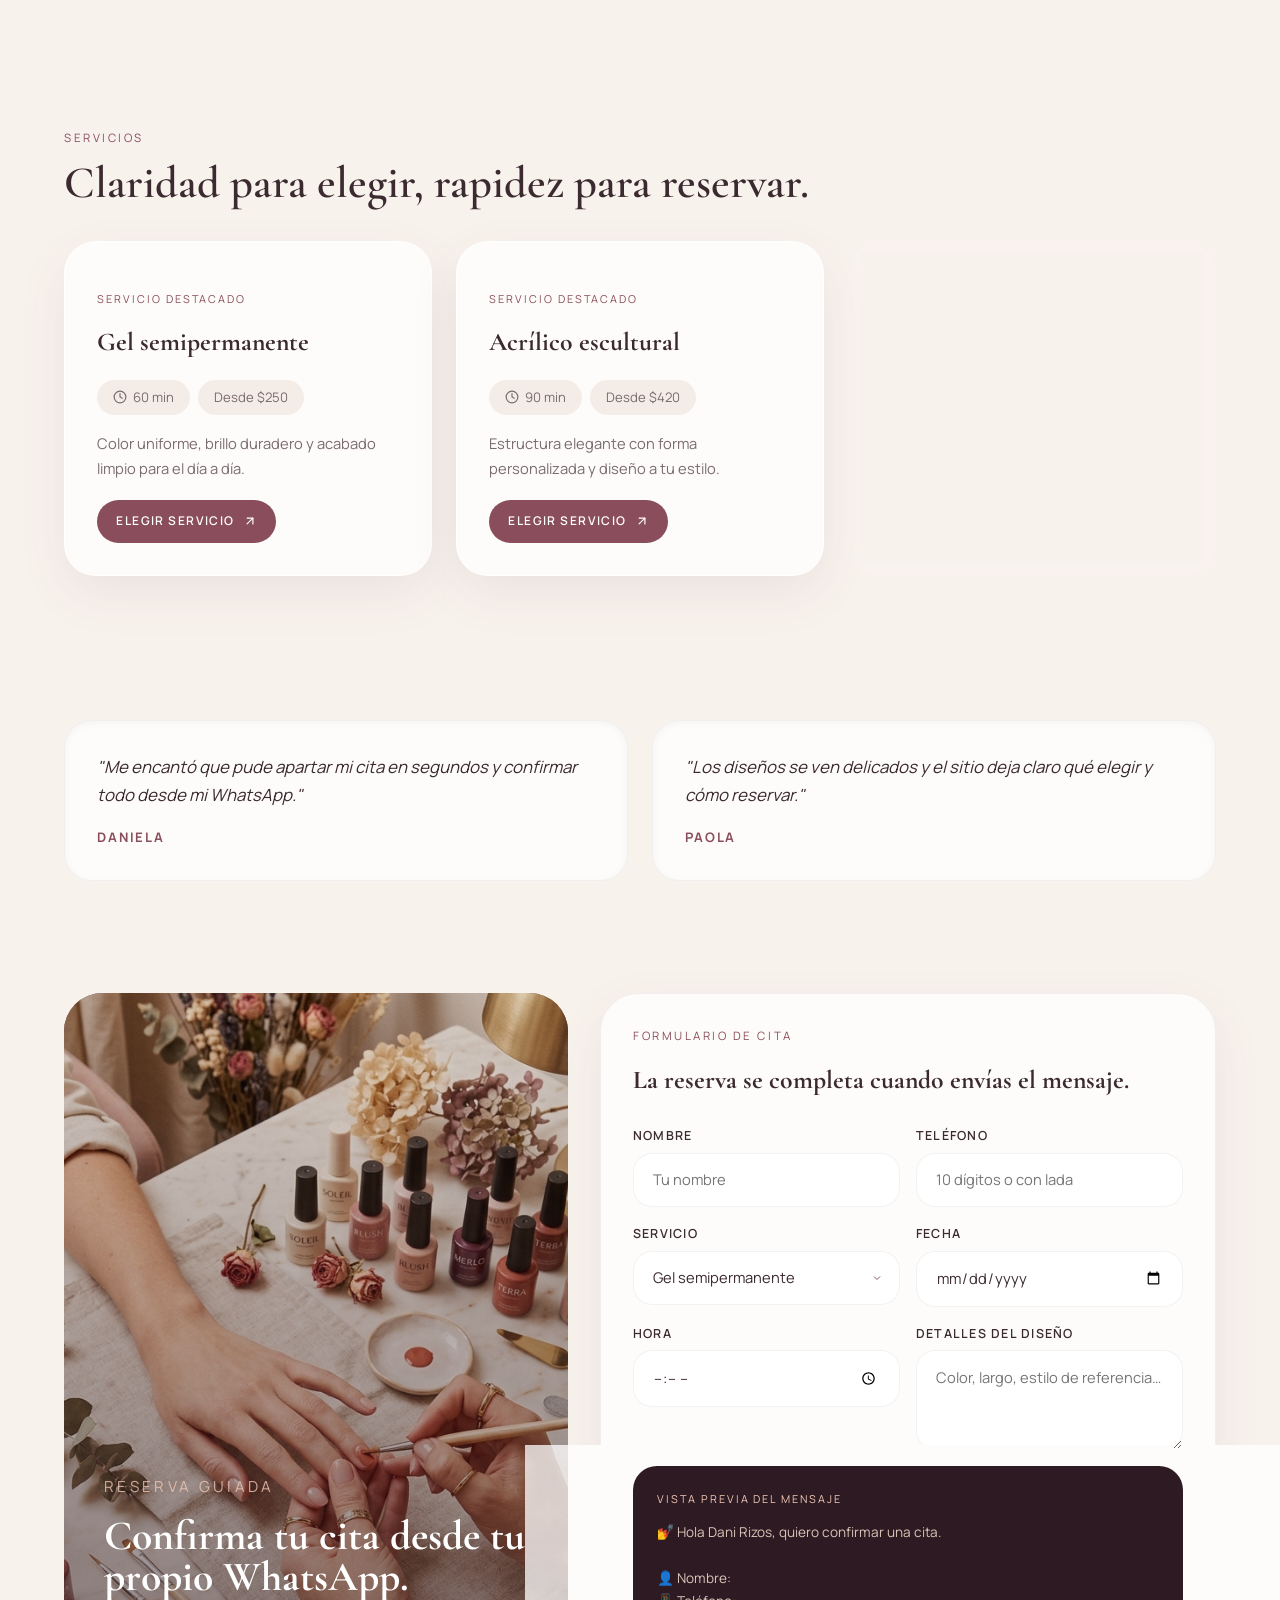
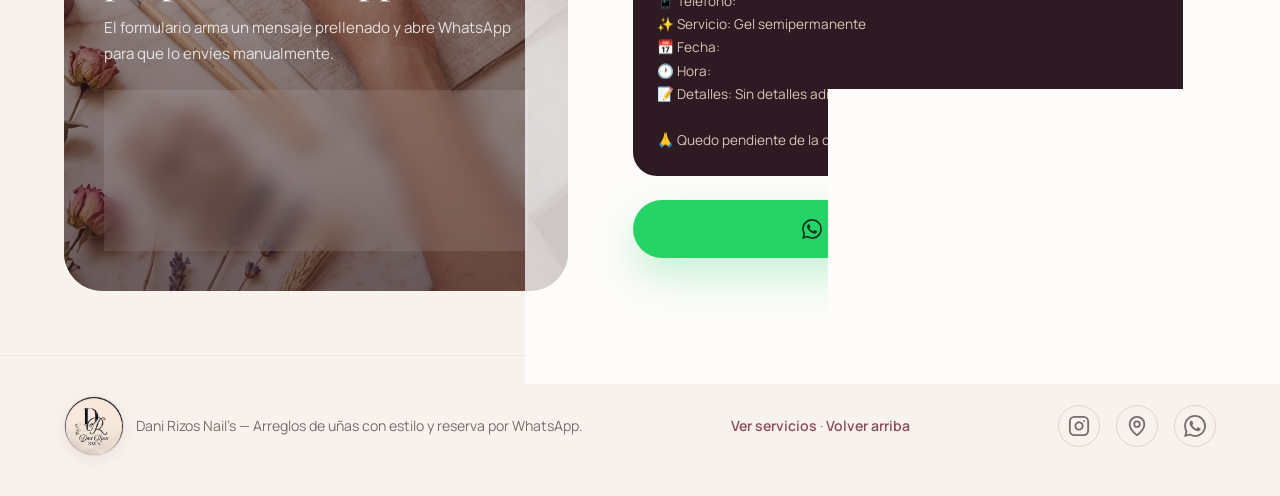
==== commit a5a83d28: "El mensaje de error que ves en la consola (Google Calendar: URL no configurada) se debía a una compr" ====
--- a/index.html
+++ b/index.html
@@ -436,7 +436,7 @@
     </svg>
   </button>
 
-  <script src="script.js"></script>
+  <script defer src="script.js?v=1.1"></script>
 </body>
 
 </html>
--- a/styles.css
+++ b/styles.css
@@ -86,6 +86,10 @@
   .menu-toggle{display:block;z-index:300}
   .menu-overlay{position:fixed;inset:0;background:rgba(0,0,0,.3);z-index:150;opacity:0;pointer-events:none;transition:opacity var(--transition)}
   .menu-overlay.open{opacity:1;pointer-events:all}
+  
+  .menu-toggle.active span:nth-child(1){transform:translateY(7px) rotate(45deg)}
+  .menu-toggle.active span:nth-child(2){opacity:0;transform:translateX(-10px)}
+  .menu-toggle.active span:nth-child(3){transform:translateY(-7px) rotate(-45deg)}
 }
 
 /* ===== THEME TOGGLE ===== */
@@ -360,17 +364,18 @@
 .gallery-item:hover img{transform:scale(1.05)}
 
 /* Lightbox Modal */
-.lightbox{position:fixed;inset:0;z-index:1000;background:rgba(0,0,0,.92);display:none;place-items:center;padding:2rem;backdrop-filter:blur(10px);-webkit-backdrop-filter:blur(10px);opacity:0;transition:opacity .3s ease}
+.lightbox{position:fixed;inset:0;z-index:2000;background:rgba(0,0,0,.95);display:none;place-items:center;padding:2rem;backdrop-filter:blur(15px);-webkit-backdrop-filter:blur(15px);opacity:0;transition:opacity .3s ease}
 .lightbox.open{display:grid;opacity:1}
-.lightbox-content{max-width:min(1000px,95vw);max-height:85vh;position:relative;transform:scale(.9);transition:transform .4s cubic-bezier(.4,0,.2,1)}
-.lightbox.open .lightbox-content{transform:scale(1)}
-.lightbox-content img{width:100%;height:100%;object-fit:contain;border-radius:1rem;box-shadow:0 20px 60px rgba(0,0,0,.5)}
-.lightbox-close{position:absolute;top:-3rem;right:0;background:none;color:#fff;cursor:pointer;padding:.5rem;transition:transform var(--transition)}
-.lightbox-close:hover{transform:rotate(90deg)}
-.lightbox-close svg{width:32px;height:32px}
+.lightbox-content{width:100%;height:100%;display:flex;align-items:center;justify-content:center;position:relative}
+.lightbox-content img{max-width:min(1000px,95vw);max-height:85vh;width:auto;height:auto;object-fit:contain;border-radius:.75rem;box-shadow:0 25px 70px rgba(0,0,0,.6);transform:scale(.9);transition:transform .4s cubic-bezier(.4,0,.2,1)}
+.lightbox.open img{transform:scale(1)}
+.lightbox-close{position:absolute;top:2rem;right:2rem;background:rgba(255,255,255,.1);color:#fff;border-radius:50%;width:48px;height:48px;display:grid;place-items:center;cursor:pointer;transition:background var(--transition),transform var(--transition);z-index:2010}
+.lightbox-close:hover{background:rgba(255,255,255,.2);transform:scale(1.1)}
+.lightbox-close svg{width:24px;height:24px}
 
 @media(max-width:768px){
   .gallery-grid{grid-template-columns:repeat(2,1fr);gap:1rem}
   .lightbox{padding:1rem}
-  .lightbox-close{top: 1rem; right: 1rem; background: rgba(0,0,0,.5); border-radius: 50%; width: 44px; height: 44px; display: grid; place-items: center;}
-}
+  .lightbox-close{top: 1rem; right: 1rem; width: 40px; height: 40px;}
+  .lightbox-content img{max-height:75vh}
+}
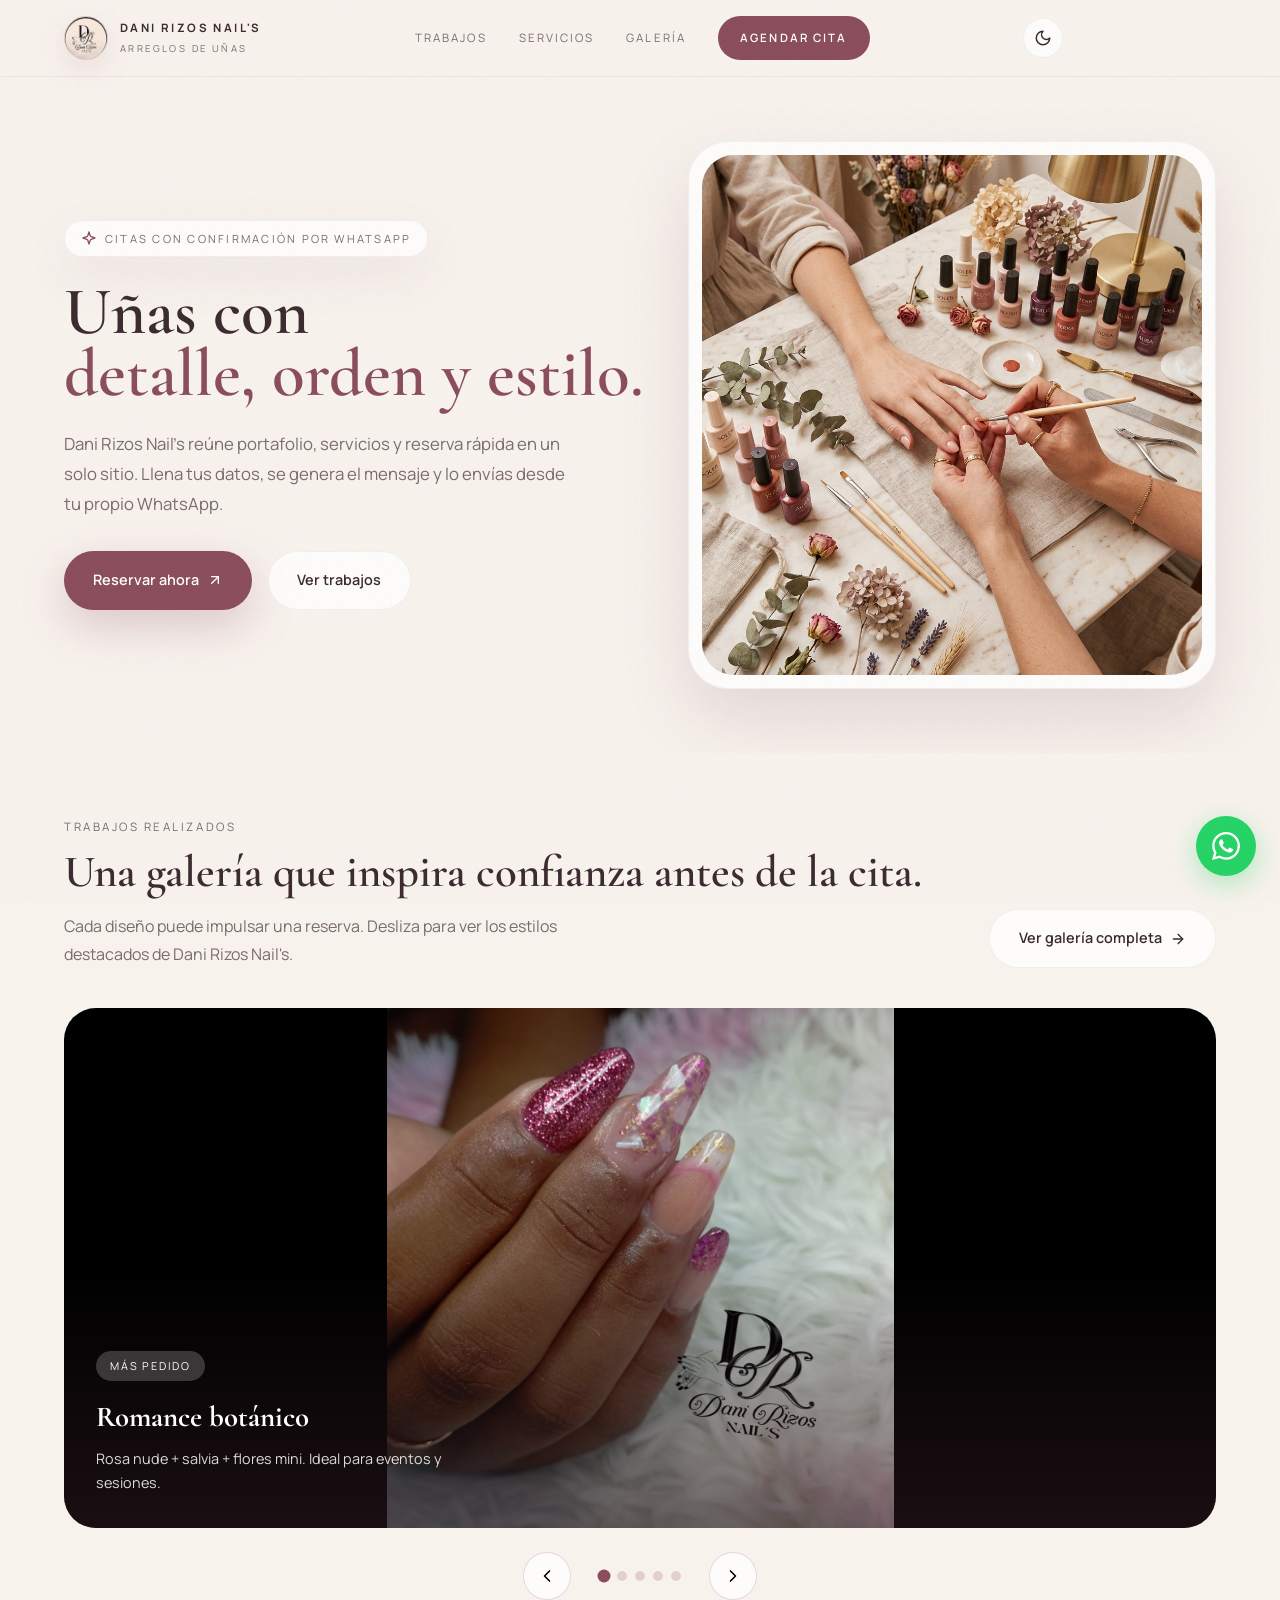
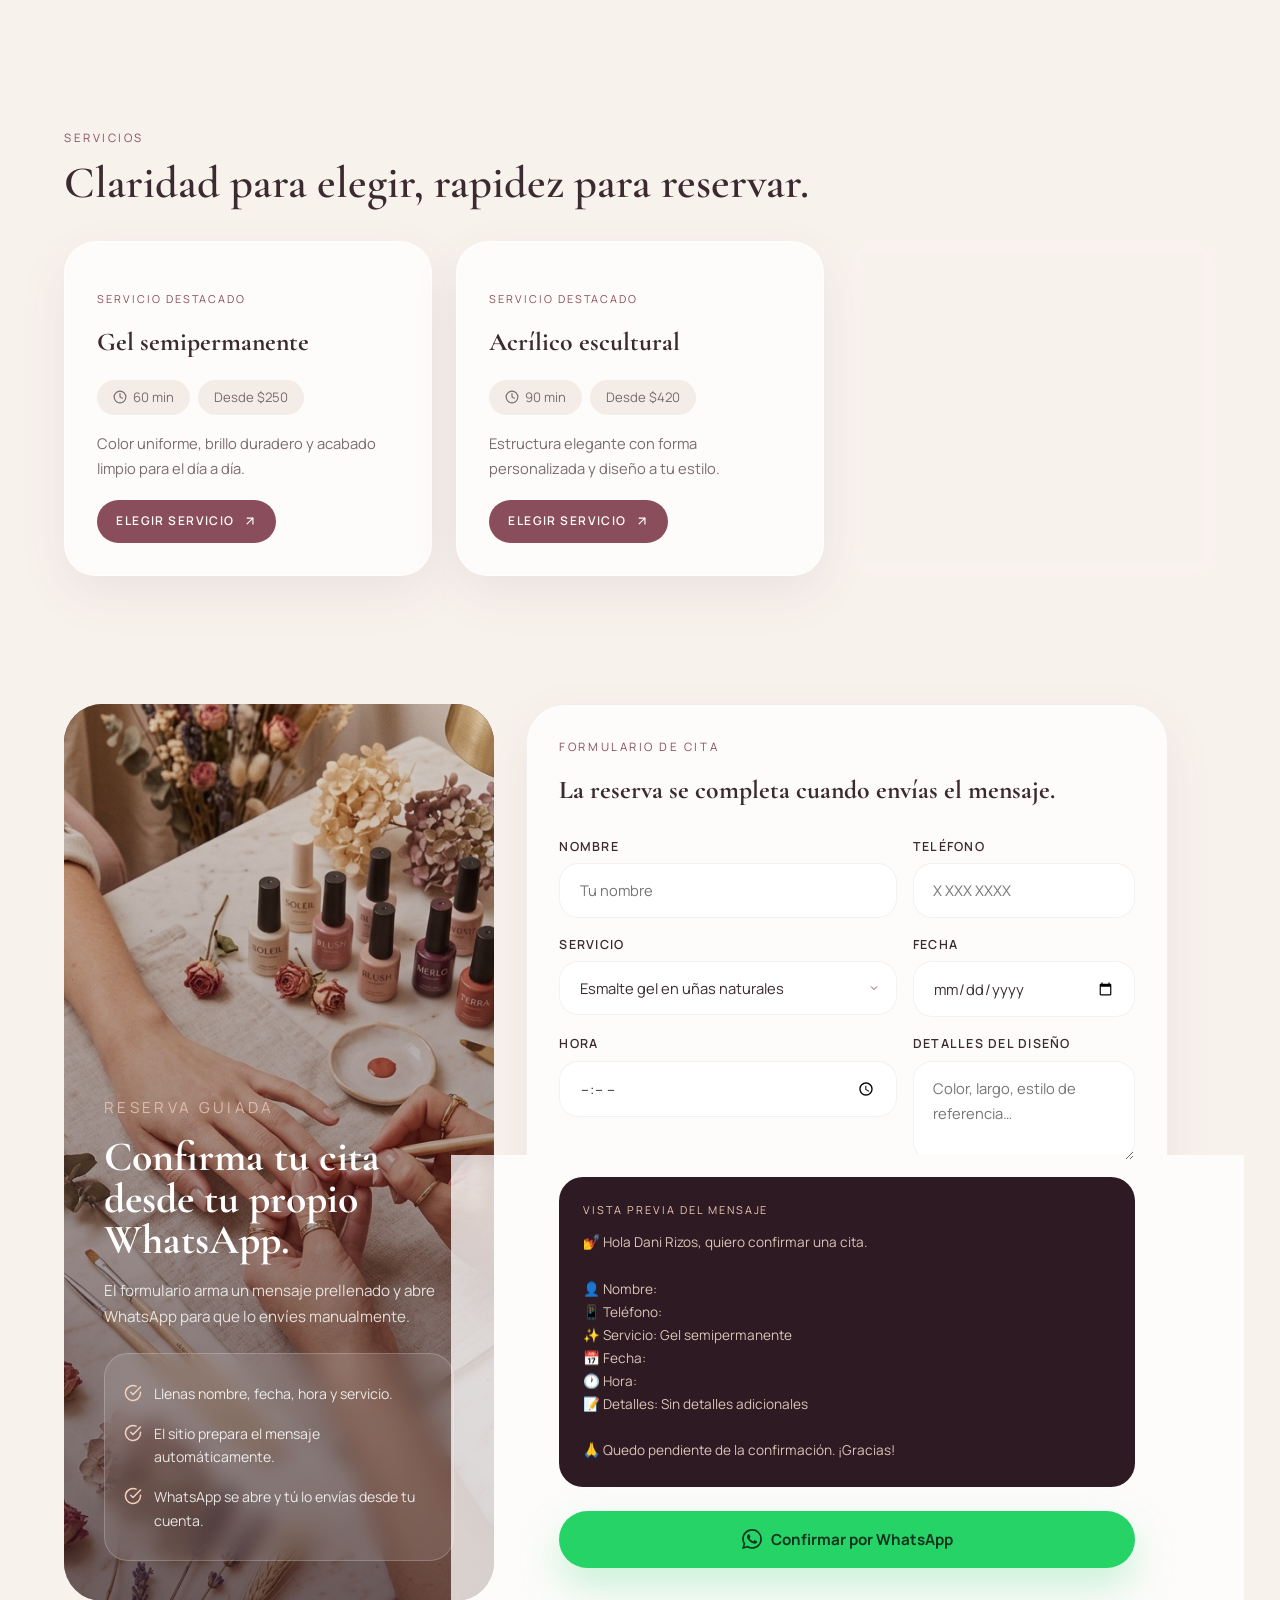
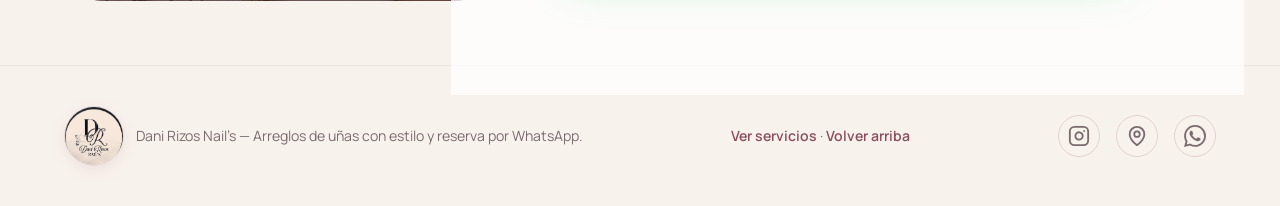
==== commit b1f9169c: "Cambios realizados 1. Imagenes del carousel (index.html - img/botanico.png - img/carrucel/1. jpeg - " ====
--- a/index.html
+++ b/index.html
@@ -8,7 +8,8 @@
   <meta name="description"
     content="Dani Rizos Nail's: portafolio de diseños de uñas y reserva de citas por WhatsApp. Gel semipermanente, acrílico escultural y nail art delicado.">
   <link rel="stylesheet" href="styles.css">
-  <link rel="icon" href="data:image/svg+xml,<svg xmlns=%22http://www.w3.org/2000/svg%22 viewBox=%220 0 100 100%22><text y=%22.9em%22 font-size=%2290%22>💅</text></svg>">
+  <link rel="icon"
+    href="data:image/svg+xml,<svg xmlns=%22http://www.w3.org/2000/svg%22 viewBox=%220 0 100 100%22><text y=%22.9em%22 font-size=%2290%22>💅</text></svg>">
 </head>
 
 <body>
@@ -18,7 +19,8 @@
   <header class="header">
     <div class="container">
       <a href="index.html" class="logo">
-        <img src="img/logo.png" alt="Dani Rizos Nail's - Logo" class="logo-img" width="44" height="44" fetchpriority="high">
+        <img src="img/logo.png" alt="Dani Rizos Nail's - Logo" class="logo-img" width="44" height="44"
+          fetchpriority="high">
         <span class="logo-text">
           <strong>Dani Rizos Nail's</strong>
           <span>Arreglos de uñas</span>
@@ -33,8 +35,8 @@
 
       <div class="header-actions">
         <button id="theme-toggle" class="theme-toggle" aria-label="Cambiar tema">
-          <svg class="sun-icon" xmlns="http://www.w3.org/2000/svg" width="24" height="24" viewBox="0 0 24 24" fill="none"
-            stroke="currentColor" stroke-width="2" stroke-linecap="round" stroke-linejoin="round">
+          <svg class="sun-icon" xmlns="http://www.w3.org/2000/svg" width="24" height="24" viewBox="0 0 24 24"
+            fill="none" stroke="currentColor" stroke-width="2" stroke-linecap="round" stroke-linejoin="round">
             <circle cx="12" cy="12" r="4" />
             <path d="M12 2v2" />
             <path d="M12 20v2" />
@@ -45,8 +47,8 @@
             <path d="m6.34 17.66-1.41 1.41" />
             <path d="m19.07 4.93-1.41 1.41" />
           </svg>
-          <svg class="moon-icon" xmlns="http://www.w3.org/2000/svg" width="24" height="24" viewBox="0 0 24 24" fill="none"
-            stroke="currentColor" stroke-width="2" stroke-linecap="round" stroke-linejoin="round">
+          <svg class="moon-icon" xmlns="http://www.w3.org/2000/svg" width="24" height="24" viewBox="0 0 24 24"
+            fill="none" stroke="currentColor" stroke-width="2" stroke-linecap="round" stroke-linejoin="round">
             <path d="M12 3a6 6 0 0 0 9 9 9 9 0 1 1-9-9Z" />
           </svg>
         </button>
@@ -72,7 +74,8 @@
             Citas con confirmación por WhatsApp
           </div>
           <h1>Uñas con <span>detalle, orden y estilo.</span></h1>
-          <p class="hero-desc">Dani Rizos Nail's reúne portafolio, servicios y reserva rápida en un solo sitio. Llena tus datos,
+          <p class="hero-desc">Dani Rizos Nail's reúne portafolio, servicios y reserva rápida en un solo sitio. Llena
+            tus datos,
             se genera el mensaje y lo envías desde tu propio WhatsApp.</p>
           <div class="hero-buttons">
             <a href="#reserva" class="btn-primary">
@@ -88,7 +91,8 @@
         </div>
         <div class="hero-image fade-up">
           <div class="hero-frame">
-            <img src="img/hero.png" alt="Espacio de trabajo Dani Rizos Nail's" width="600" height="520" fetchpriority="high" decoding="async">
+            <img src="img/hero.png" alt="Espacio de trabajo Dani Rizos Nail's" width="600" height="520"
+              fetchpriority="high" decoding="async">
           </div>
         </div>
       </div>
@@ -101,7 +105,8 @@
           <div>
             <p class="section-kicker">Trabajos realizados</p>
             <h2 class="section-title">Una galería que inspira confianza antes de la cita.</h2>
-            <p style="margin-top: 1rem; color: var(--fg-muted);">Cada diseño puede impulsar una reserva. Desliza para ver los estilos destacados de Dani Rizos Nail's.</p>
+            <p style="margin-top: 1rem; color: var(--fg-muted);">Cada diseño puede impulsar una reserva. Desliza para
+              ver los estilos destacados de Dani Rizos Nail's.</p>
           </div>
           <a href="galeria.html" class="btn-secondary" style="margin-top: 1rem;">
             Ver galería completa
@@ -117,7 +122,8 @@
           <div class="carousel-track">
             <!-- Slide 1 -->
             <div class="carousel-slide">
-              <img src="img/botanico.png" alt="Romance botánico — Diseño de uñas con flores y hojas" width="1200" height="520" fetchpriority="high" decoding="async">
+              <img src="img/carrucel/1.jpeg" alt="Romance botánico — Diseño de uñas con flores y hojas" width="1200"
+                height="520" fetchpriority="high" decoding="async">
               <div class="slide-overlay"></div>
               <div class="slide-info">
                 <span class="slide-tag">Más pedido</span>
@@ -127,7 +133,8 @@
             </div>
             <!-- Slide 2 -->
             <div class="carousel-slide">
-              <img src="img/ciruela.png" alt="Ciruela editorial — Uñas vino con detalles dorados" width="1200" height="520" loading="lazy">
+              <img src="img/carrucel/2.jpeg" alt="Ciruela editorial — Uñas vino con detalles dorados" width="1200"
+                height="520" loading="lazy">
               <div class="slide-overlay"></div>
               <div class="slide-info">
                 <span class="slide-tag">Premium</span>
@@ -137,7 +144,8 @@
             </div>
             <!-- Slide 3 -->
             <div class="carousel-slide">
-              <img src="img/terracota.png" alt="Tonos de temporada — Terracota y cocoa" width="1200" height="520" loading="lazy">
+              <img src="img/carrucel/3.jpeg" alt="Tonos de temporada — Terracota y cocoa" width="1200" height="520"
+                loading="lazy">
               <div class="slide-overlay"></div>
               <div class="slide-info">
                 <span class="slide-tag">Curado por Dani Rizos</span>
@@ -147,7 +155,7 @@
             </div>
             <!-- Slide 4 -->
             <div class="carousel-slide">
-              <img src="img/floral.png" alt="Nail art floral delicado" width="1200" height="520" loading="lazy">
+              <img src="img/carrucel/4.jpeg" alt="Nail art floral delicado" width="1200" height="520" loading="lazy">
               <div class="slide-overlay"></div>
               <div class="slide-info">
                 <span class="slide-tag">Arte a mano</span>
@@ -157,7 +165,7 @@
             </div>
             <!-- Slide 5 -->
             <div class="carousel-slide">
-              <img src="img/chrome.png" alt="Uñas chrome rose gold" width="1200" height="520" loading="lazy">
+              <img src="img/carrucel/5.jpeg" alt="Uñas chrome rose gold" width="1200" height="520" loading="lazy">
               <div class="slide-overlay"></div>
               <div class="slide-info">
                 <span class="slide-tag">Tendencia</span>
@@ -270,22 +278,6 @@
               </svg>
             </button>
           </article>
-        </div>
-      </div>
-    </section>
-
-    <!-- TESTIMONIOS -->
-    <section class="testimonials">
-      <div class="container">
-        <div class="testimonial-grid">
-          <blockquote class="testimonial fade-up">
-            <p>"Me encantó que pude apartar mi cita en segundos y confirmar todo desde mi WhatsApp."</p>
-            <footer>Daniela</footer>
-          </blockquote>
-          <blockquote class="testimonial fade-up">
-            <p>"Los diseños se ven delicados y el sitio deja claro qué elegir y cómo reservar."</p>
-            <footer>Paola</footer>
-          </blockquote>
         </div>
       </div>
     </section>
@@ -342,15 +334,22 @@
               </div>
               <div class="field-wrap">
                 <label for="f-phone">Teléfono</label>
-                <input id="f-phone" type="tel" class="field-input" placeholder="10 dígitos o con lada"
-                  data-field="phone" required>
+                <input id="f-phone" type="tel" class="field-input" placeholder="X XXX XXXX" data-field="phone"
+                  pattern="^[56]\d{7}$" maxlength="8" minlength="8" required>
               </div>
               <div class="field-wrap">
                 <label for="f-service">Servicio</label>
                 <select id="f-service" class="field-input" data-field="service">
-                  <option value="Gel semipermanente">Gel semipermanente</option>
-                  <option value="Acrílico escultural">Acrílico escultural</option>
-                  <option value="Nail art delicado">Nail art delicado</option>
+                  <option value="Esmalte gel en uñas naturales">Esmalte gel en uñas naturales</option>
+                  <option value="Base Rubber">Base Rubber</option>
+                  <option value="Builder Gel">Builder Gel</option>
+
+                  <option value="Softgel">Softgel</option>
+                  <option value="Polygel">Polygel</option>
+                  <option value="Pedicura - Esmalte de gel en uñas naturales">Pedicura - Esmalte de gel en uñas
+                    naturales</option>
+                  <option value="Pedicura - Reconstrucción o alargamiento">Pedicura - Reconstrucción o alargamiento
+                  </option>
                 </select>
               </div>
               <div class="field-wrap">
@@ -391,7 +390,8 @@
   <footer class="footer">
     <div class="container">
       <div class="footer-brand">
-        <img src="img/logo.png" alt="Dani Rizos Nail's - Logo Footer" class="footer-logo" width="60" height="60" loading="lazy">
+        <img src="img/logo.png" alt="Dani Rizos Nail's - Logo Footer" class="footer-logo" width="60" height="60"
+          loading="lazy">
         <p>Dani Rizos Nail's — Arreglos de uñas con estilo y reserva por WhatsApp.</p>
         <div id="visit-counter" class="visit-counter"></div>
       </div>
@@ -399,22 +399,28 @@
         <a href="servicios.html">Ver servicios</a> · <a href="#inicio">Volver arriba</a>
       </div>
       <div class="footer-social">
-        <a href="https://www.instagram.com/danyrizosnails?igsh=b3M0NTV2aDRpaHZn" target="_blank" rel="noopener noreferrer" class="social-link" aria-label="Instagram">
-          <svg xmlns="http://www.w3.org/2000/svg" width="22" height="22" viewBox="0 0 24 24" fill="none" stroke="currentColor" stroke-width="2" stroke-linecap="round" stroke-linejoin="round">
-            <rect x="2" y="2" width="20" height="20" rx="5" ry="5"/>
-            <path d="M16 11.37A4 4 0 1 1 12.63 8 4 4 0 0 1 16 11.37z"/>
-            <line x1="17.5" y1="6.5" x2="17.51" y2="6.5"/>
+        <a href="https://www.instagram.com/danyrizosnails?igsh=b3M0NTV2aDRpaHZn" target="_blank"
+          rel="noopener noreferrer" class="social-link" aria-label="Instagram">
+          <svg xmlns="http://www.w3.org/2000/svg" width="22" height="22" viewBox="0 0 24 24" fill="none"
+            stroke="currentColor" stroke-width="2" stroke-linecap="round" stroke-linejoin="round">
+            <rect x="2" y="2" width="20" height="20" rx="5" ry="5" />
+            <path d="M16 11.37A4 4 0 1 1 12.63 8 4 4 0 0 1 16 11.37z" />
+            <line x1="17.5" y1="6.5" x2="17.51" y2="6.5" />
           </svg>
         </a>
-        <a href="https://maps.app.goo.gl/5pDfaGWXjxzRp7yn8" target="_blank" rel="noopener noreferrer" class="social-link" aria-label="Ubicación en Google Maps">
-          <svg xmlns="http://www.w3.org/2000/svg" width="22" height="22" viewBox="0 0 24 24" fill="none" stroke="currentColor" stroke-width="2" stroke-linecap="round" stroke-linejoin="round">
-            <path d="M20 10c0 6-8 12-8 12s-8-6-8-12a8 8 0 0 1 16 0Z"/>
-            <circle cx="12" cy="10" r="3"/>
+        <a href="https://maps.app.goo.gl/5pDfaGWXjxzRp7yn8" target="_blank" rel="noopener noreferrer"
+          class="social-link" aria-label="Ubicación en Google Maps">
+          <svg xmlns="http://www.w3.org/2000/svg" width="22" height="22" viewBox="0 0 24 24" fill="none"
+            stroke="currentColor" stroke-width="2" stroke-linecap="round" stroke-linejoin="round">
+            <path d="M20 10c0 6-8 12-8 12s-8-6-8-12a8 8 0 0 1 16 0Z" />
+            <circle cx="12" cy="10" r="3" />
           </svg>
         </a>
-        <a href="https://wa.me/5353734528" target="_blank" rel="noopener noreferrer" class="social-link" aria-label="WhatsApp">
+        <a href="https://wa.me/5353734528" target="_blank" rel="noopener noreferrer" class="social-link"
+          aria-label="WhatsApp">
           <svg xmlns="http://www.w3.org/2000/svg" width="22" height="22" viewBox="0 0 24 24" fill="currentColor">
-            <path d="M17.472 14.382c-.297-.149-1.758-.867-2.03-.967-.273-.099-.471-.148-.67.15-.197.297-.767.966-.94 1.164-.173.199-.347.223-.644.075-.297-.15-1.255-.463-2.39-1.475-.883-.788-1.48-1.761-1.653-2.059-.173-.297-.018-.458.13-.606.134-.133.298-.347.446-.52.149-.174.198-.298.298-.497.099-.198.05-.371-.025-.52-.075-.149-.669-1.612-.916-2.207-.242-.579-.487-.5-.669-.51-.173-.008-.371-.01-.57-.01-.198 0-.52.074-.792.372-.272.297-1.04 1.016-1.04 2.479 0 1.462 1.065 2.875 1.213 3.074.149.198 2.096 3.2 5.077 4.487.709.306 1.262.489 1.694.625.712.227 1.36.195 1.871.118.571-.085 1.758-.719 2.006-1.413.248-.694.248-1.289.173-1.413-.074-.124-.272-.198-.57-.347m-5.421 7.403h-.004a9.87 9.87 0 01-5.031-1.378l-.361-.214-3.741.982.998-3.648-.235-.374a9.86 9.86 0 01-1.51-5.26c.001-5.45 4.436-9.884 9.888-9.884 2.64 0 5.122 1.03 6.988 2.898a9.825 9.825 0 012.893 6.994c-.003 5.45-4.437 9.884-9.885 9.884m8.413-18.297A11.815 11.815 0 0012.05 0C5.495 0 .16 5.335.157 11.892c0 2.096.547 4.142 1.588 5.945L.057 24l6.305-1.654a11.882 11.882 0 005.683 1.448h.005c6.554 0 11.89-5.335 11.893-11.893a11.821 11.821 0 00-3.48-8.413z"/>
+            <path
+              d="M17.472 14.382c-.297-.149-1.758-.867-2.03-.967-.273-.099-.471-.148-.67.15-.197.297-.767.966-.94 1.164-.173.199-.347.223-.644.075-.297-.15-1.255-.463-2.39-1.475-.883-.788-1.48-1.761-1.653-2.059-.173-.297-.018-.458.13-.606.134-.133.298-.347.446-.52.149-.174.198-.298.298-.497.099-.198.05-.371-.025-.52-.075-.149-.669-1.612-.916-2.207-.242-.579-.487-.5-.669-.51-.173-.008-.371-.01-.57-.01-.198 0-.52.074-.792.372-.272.297-1.04 1.016-1.04 2.479 0 1.462 1.065 2.875 1.213 3.074.149.198 2.096 3.2 5.077 4.487.709.306 1.262.489 1.694.625.712.227 1.36.195 1.871.118.571-.085 1.758-.719 2.006-1.413.248-.694.248-1.289.173-1.413-.074-.124-.272-.198-.57-.347m-5.421 7.403h-.004a9.87 9.87 0 01-5.031-1.378l-.361-.214-3.741.982.998-3.648-.235-.374a9.86 9.86 0 01-1.51-5.26c.001-5.45 4.436-9.884 9.888-9.884 2.64 0 5.122 1.03 6.988 2.898a9.825 9.825 0 012.893 6.994c-.003 5.45-4.437 9.884-9.885 9.884m8.413-18.297A11.815 11.815 0 0012.05 0C5.495 0 .16 5.335.157 11.892c0 2.096.547 4.142 1.588 5.945L.057 24l6.305-1.654a11.882 11.882 0 005.683 1.448h.005c6.554 0 11.89-5.335 11.893-11.893a11.821 11.821 0 00-3.48-8.413z" />
           </svg>
         </a>
       </div>
@@ -431,8 +437,9 @@
   </a>
 
   <button id="back-to-top" class="top-fab" aria-label="Volver arriba">
-    <svg xmlns="http://www.w3.org/2000/svg" width="24" height="24" viewBox="0 0 24 24" fill="none" stroke="currentColor" stroke-width="2" stroke-linecap="round" stroke-linejoin="round">
-      <path d="m18 15-6-6-6 6"/>
+    <svg xmlns="http://www.w3.org/2000/svg" width="24" height="24" viewBox="0 0 24 24" fill="none" stroke="currentColor"
+      stroke-width="2" stroke-linecap="round" stroke-linejoin="round">
+      <path d="m18 15-6-6-6 6" />
     </svg>
   </button>
 
--- a/styles.css
+++ b/styles.css
@@ -173,7 +173,7 @@
   position:relative;
   scroll-snap-align: start;
 }
-.carousel-slide img{width:100%;height:420px;object-fit:cover;border-radius:var(--radius);display: block;}
+.carousel-slide img{width:100%;height:420px;object-fit:contain;background:#000;border-radius:var(--radius);display: block;}
 .slide-overlay{position:absolute;inset:0;background:linear-gradient(0deg,rgba(43,24,30,.6) 0%,transparent 50%);border-radius:var(--radius);pointer-events: none;}
 .slide-info{position:absolute;bottom:0;left:0;right:0;padding:2rem;color:#fff}
 .slide-info h3{font-family:var(--serif);font-size:1.8rem;margin-bottom:.3rem}
@@ -189,7 +189,7 @@
 .carousel-dot.active{background:var(--accent);transform:scale(1.3)}
 
 @media(min-width:900px){
-  .carousel-slide img{height:520px}
+  .carousel-slide img{height:520px;object-fit:contain;background:#000;}
   .carousel-header{flex-direction:row;align-items:flex-end;justify-content:space-between}
 }
 
@@ -364,7 +364,7 @@
 .gallery-item:hover img{transform:scale(1.05)}
 
 /* Lightbox Modal */
-.lightbox{position:fixed;inset:0;z-index:2000;background:rgba(0,0,0,.95);display:none;place-items:center;padding:2rem;backdrop-filter:blur(15px);-webkit-backdrop-filter:blur(15px);opacity:0;transition:opacity .3s ease}
+.lightbox{position:fixed;inset:0;z-index:10000;background:rgba(0,0,0,.95);display:none;place-items:center;padding:2rem;backdrop-filter:blur(15px);-webkit-backdrop-filter:blur(15px);opacity:0;transition:opacity .3s ease}
 .lightbox.open{display:grid;opacity:1}
 .lightbox-content{width:100%;height:100%;display:flex;align-items:center;justify-content:center;position:relative}
 .lightbox-content img{max-width:min(1000px,95vw);max-height:85vh;width:auto;height:auto;object-fit:contain;border-radius:.75rem;box-shadow:0 25px 70px rgba(0,0,0,.6);transform:scale(.9);transition:transform .4s cubic-bezier(.4,0,.2,1)}
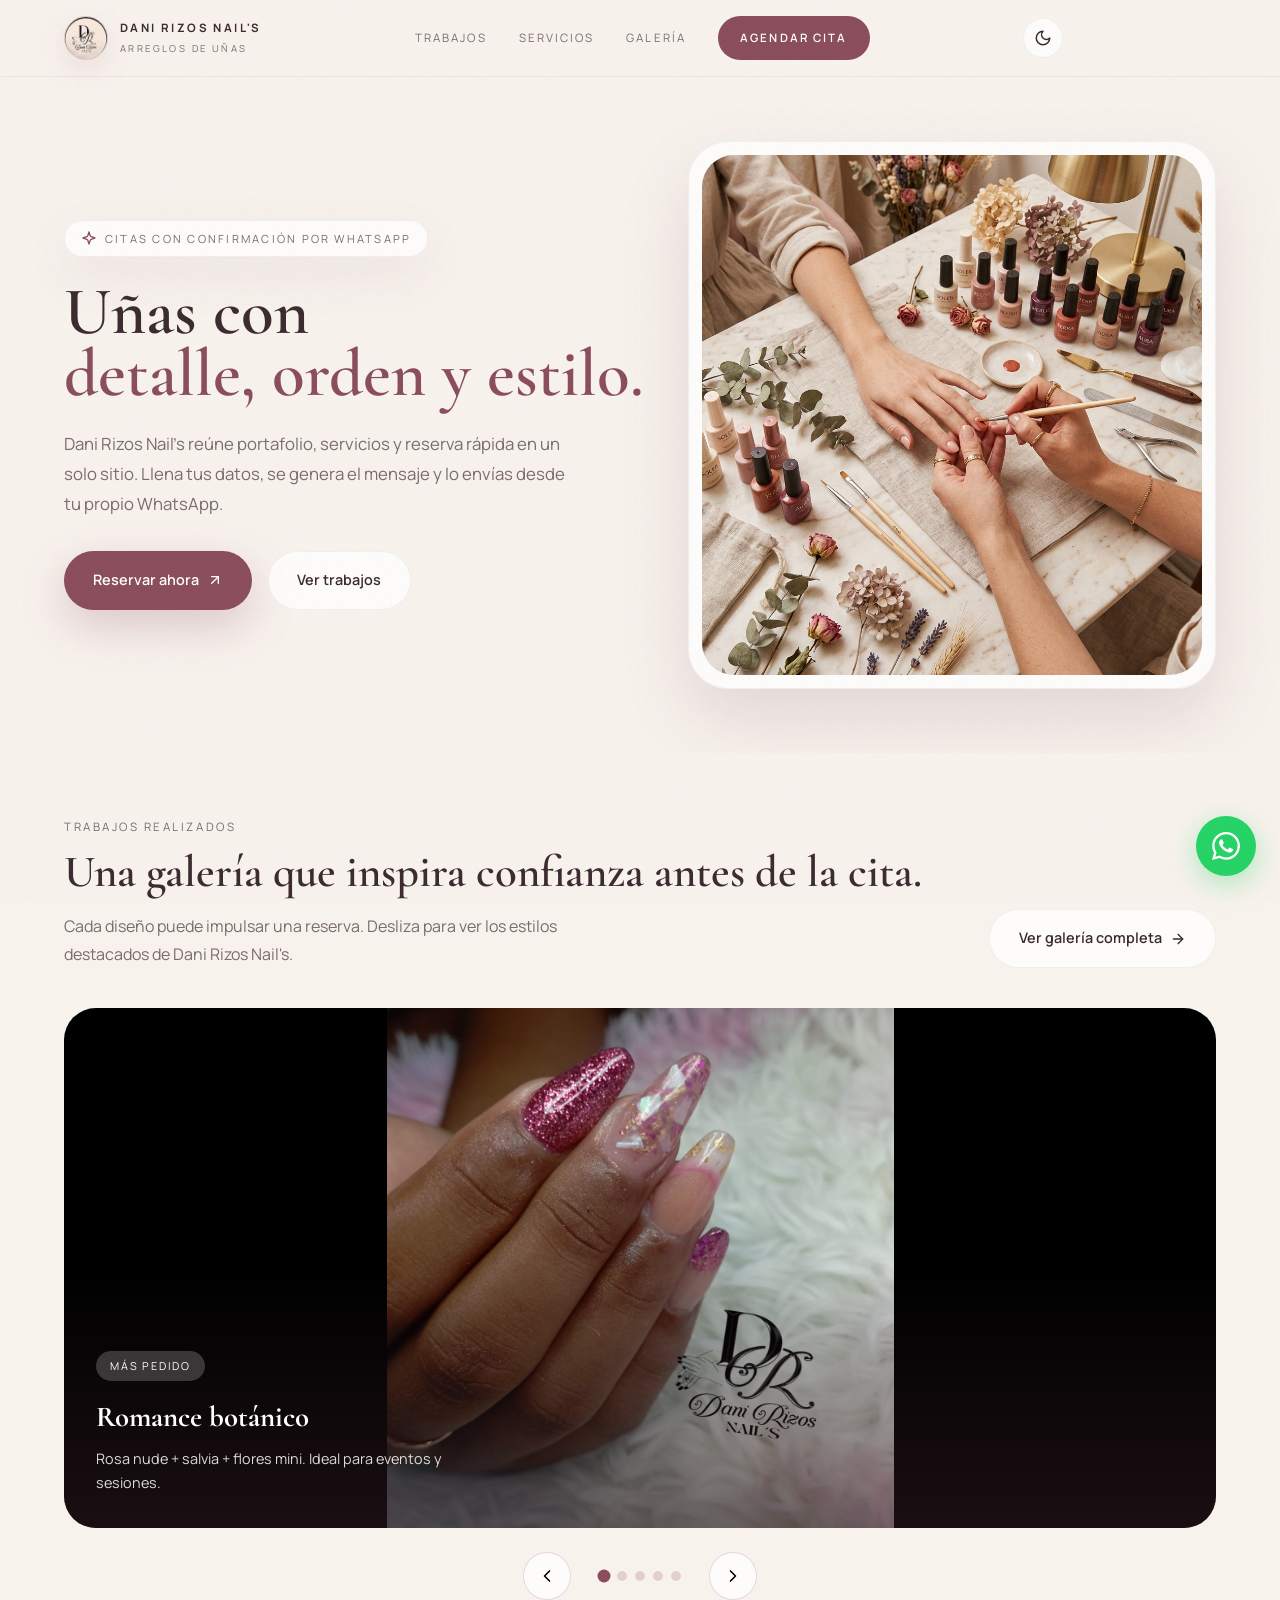
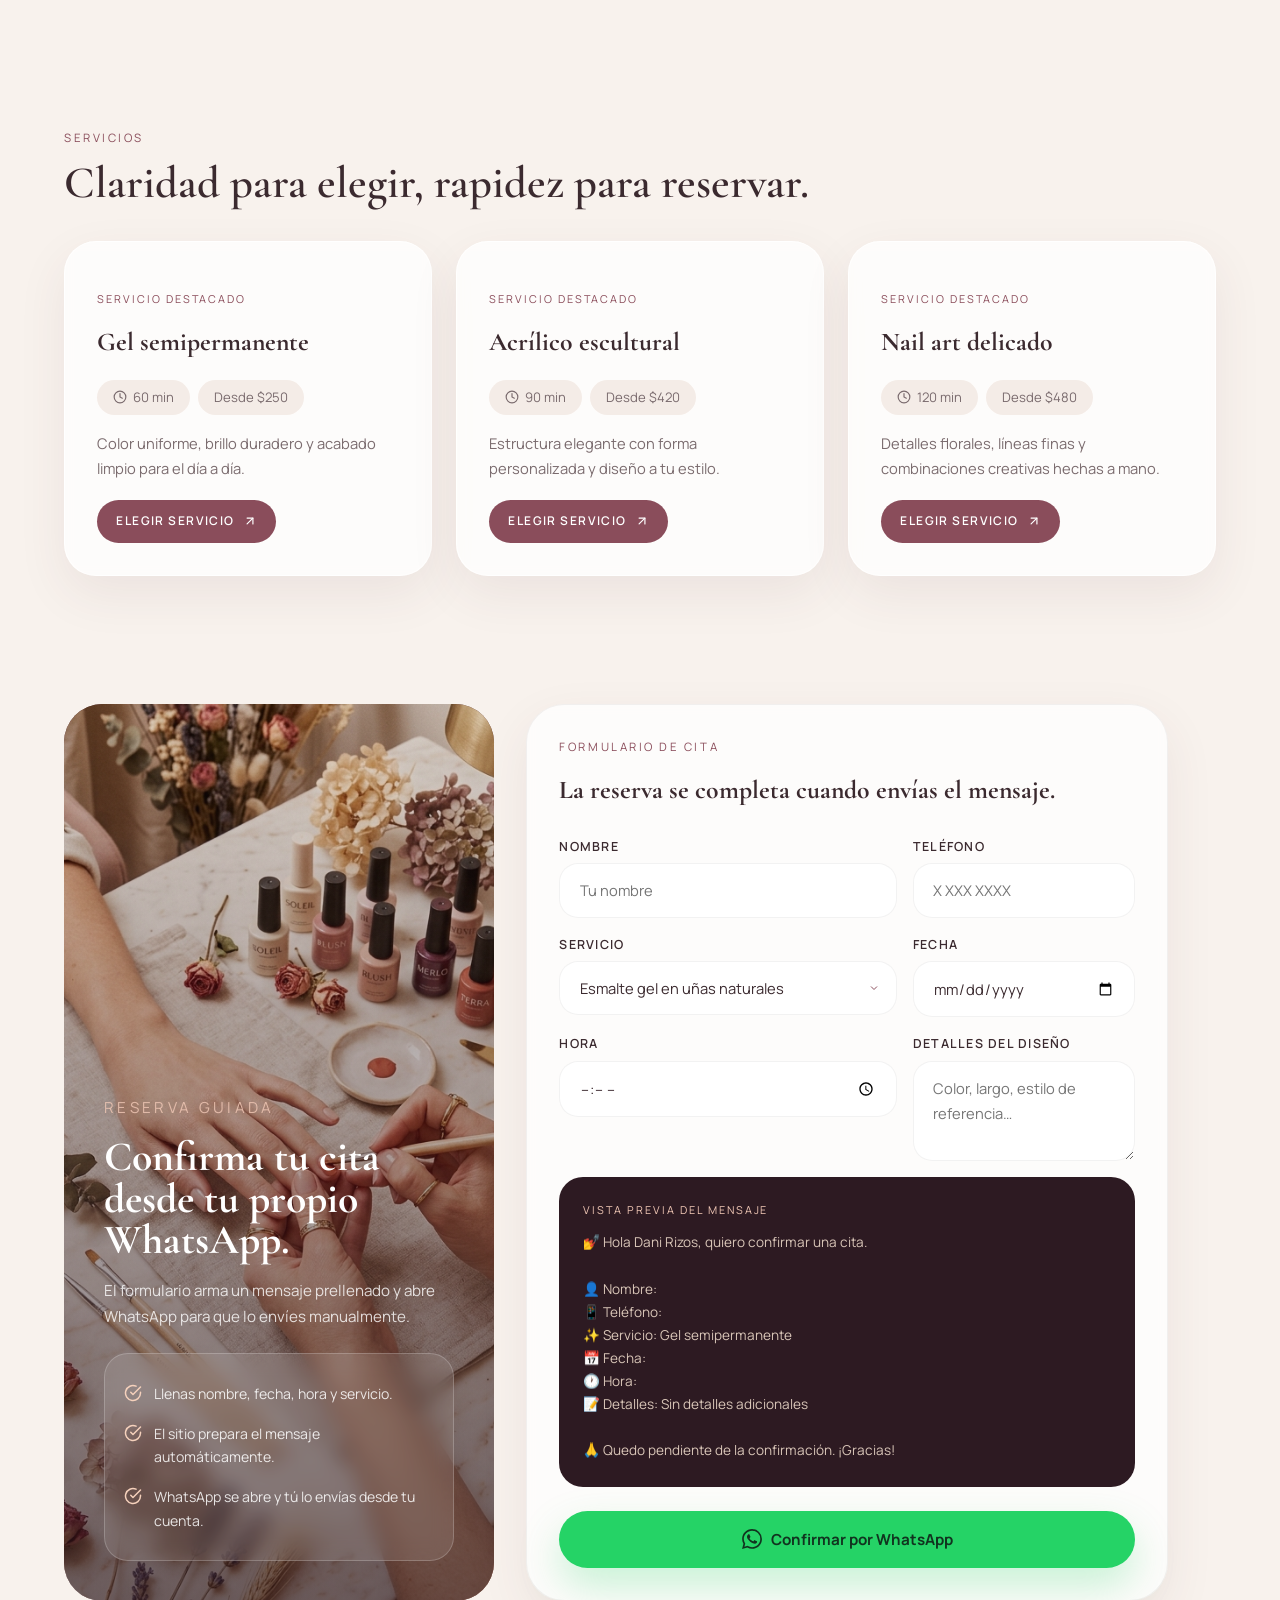
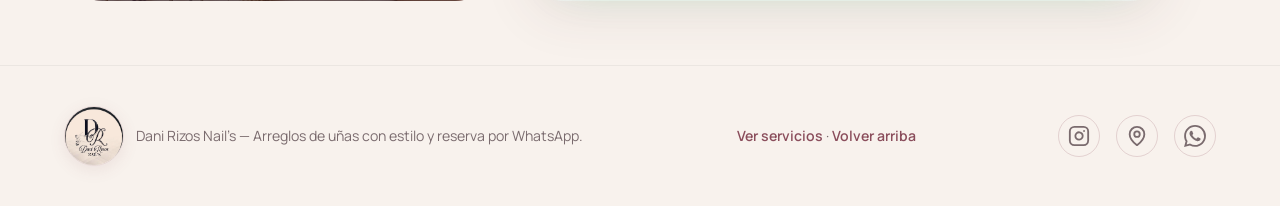
==== commit 91f13ae6: "add bakend en supabase" ====
--- a/index.html
+++ b/index.html
@@ -443,7 +443,8 @@
     </svg>
   </button>
 
-  <script defer src="script.js?v=1.1"></script>
+  <script defer src="supabase-config.js"></script>
+  <script defer src="script.js?v=1.2"></script>
 </body>
 
 </html>
